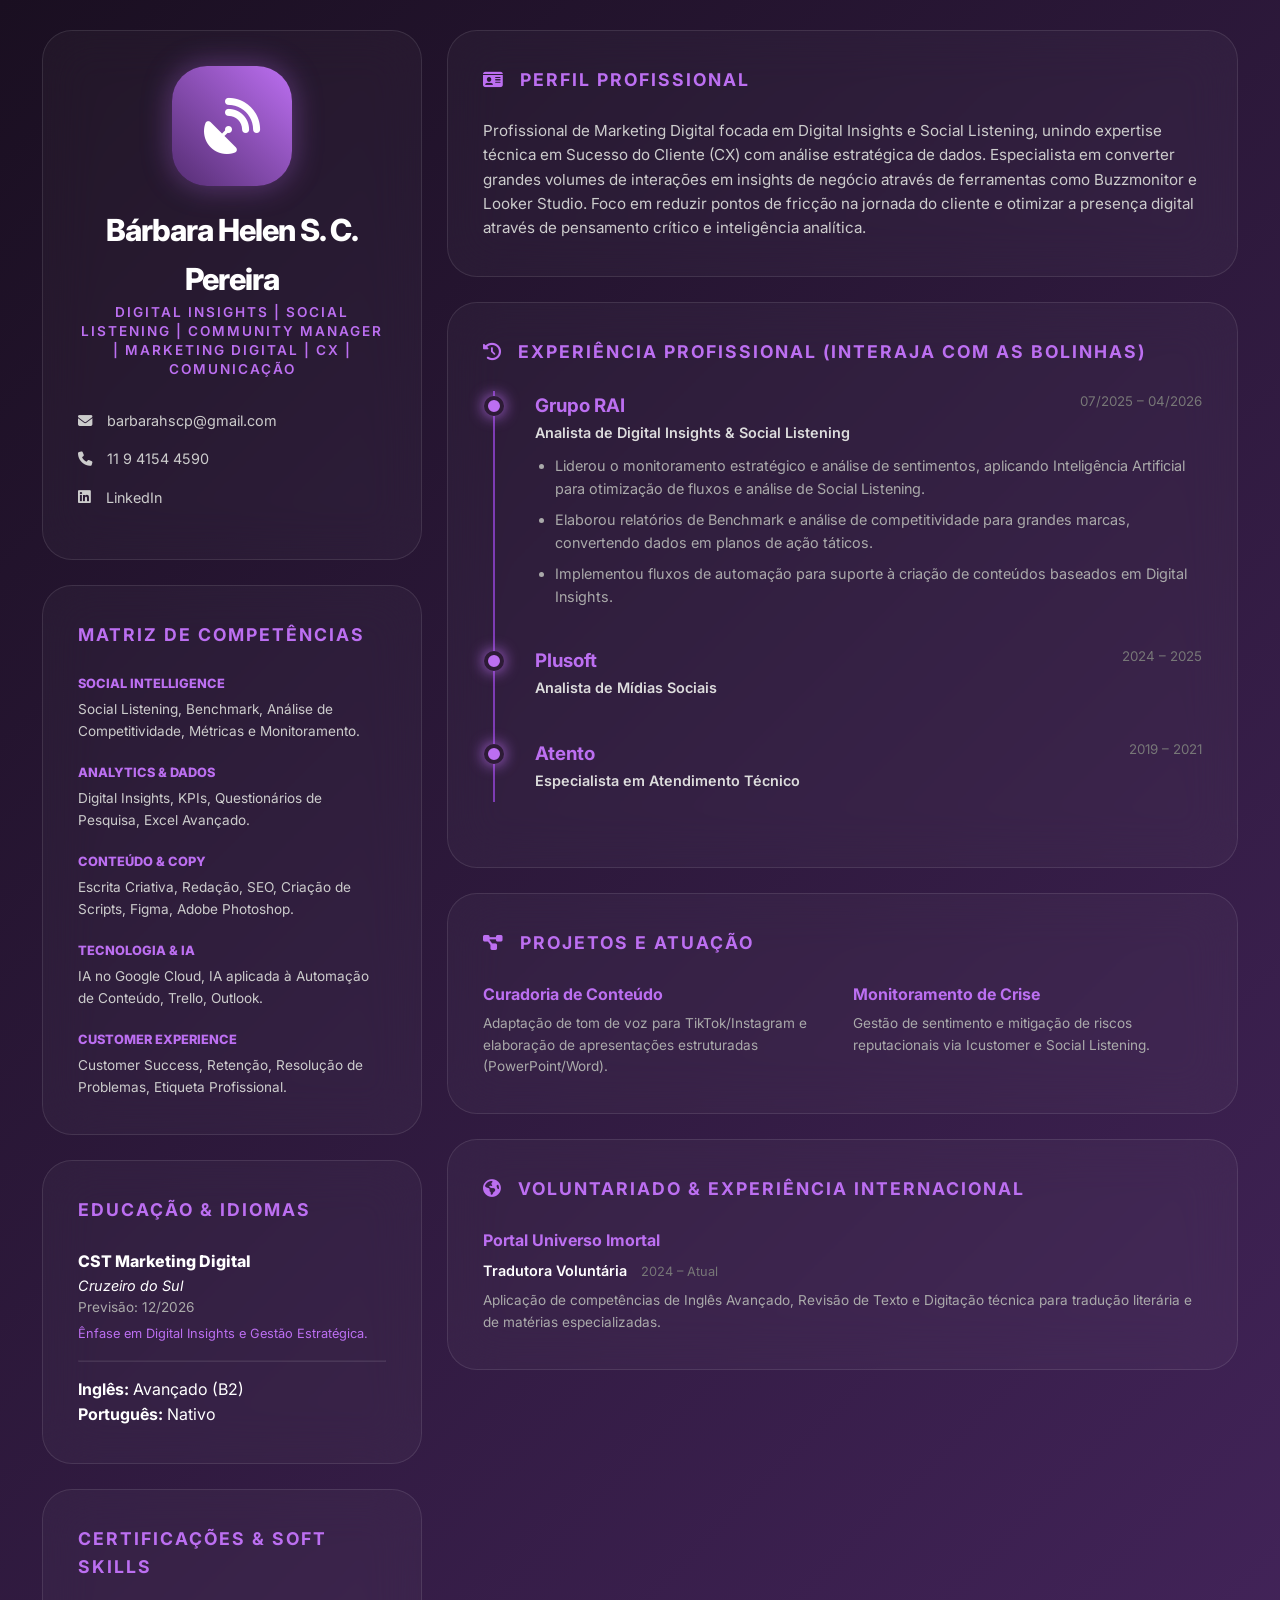
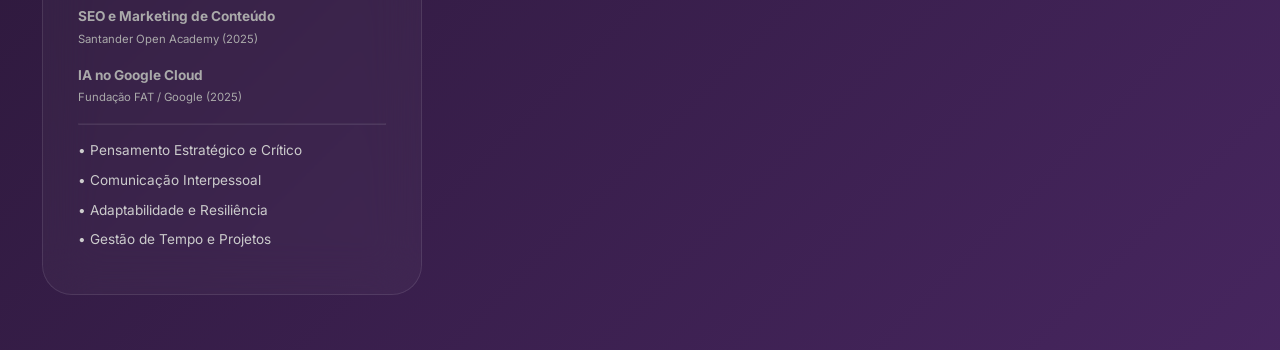
==== index.html @ 28f6bf35 "Create index.html" ====
<!DOCTYPE html>
<html lang="pt-br">
<head>
    <meta charset="UTF-8">
    <meta name="viewport" content="width=device-width, initial-scale=1.0">
    <title>Bárbara Helen | Digital Insights Dashboard</title>
    <link rel="stylesheet" href="https://cdnjs.cloudflare.com/ajax/libs/font-awesome/6.4.0/css/all.min.css">
    <link href="https://fonts.googleapis.com/css2?family=Inter:wght@300;400;600;800&display=swap" rel="stylesheet">
    
    <style>
        :root {
            --purple-bg: #1a0f21;
            --purple-deep: #2D1B36;
            --purple-main: #552D73;
            --purple-accent: #7D3CB4;
            --neon: #bc6ff1;
            --glass: rgba(255, 255, 255, 0.03);
            --glass-border: rgba(255, 255, 255, 0.1);
        }

        * { margin: 0; padding: 0; box-sizing: border-box; font-family: 'Inter', sans-serif; }

        body {
            background: var(--purple-bg);
            color: #fff;
            line-height: 1.6;
            background: linear-gradient(-45deg, #1a0f21, #2D1B36, #552D73, #1a0f21);
            background-size: 400% 400%;
            animation: gradientBG 15s ease infinite;
            min-height: 100vh;
        }

        @keyframes gradientBG {
            0% { background-position: 0% 50%; }
            50% { background-position: 100% 50%; }
            100% { background-position: 0% 50%; }
        }

        .wrapper {
            max-width: 95%; 
            margin: 20px auto;
            display: grid;
            grid-template-columns: 380px 1fr;
            gap: 25px;
            padding: 10px;
        }

        .card {
            background: var(--glass);
            backdrop-filter: blur(25px);
            border: 1px solid var(--glass-border);
            border-radius: 30px;
            padding: 35px;
            margin-bottom: 25px;
        }

        /* Sidebar */
        .profile-section { text-align: center; }
        .avatar-glow {
            width: 120px; height: 120px;
            background: linear-gradient(45deg, var(--purple-main), var(--neon));
            border-radius: 35px;
            margin: 0 auto 20px;
            display: flex; align-items: center; justify-content: center;
            font-size: 3.5rem;
            box-shadow: 0 0 30px rgba(188, 111, 241, 0.4);
        }

        h1 { font-size: 1.9rem; font-weight: 800; letter-spacing: -1px; }
        .sub-headline { color: var(--neon); font-size: 0.85rem; font-weight: 600; text-transform: uppercase; letter-spacing: 2px; line-height: 1.4; }

        .contact-list a {
            display: flex; align-items: center; gap: 15px;
            color: #ccc; text-decoration: none; margin-bottom: 15px;
            font-size: 0.9rem; transition: 0.3s;
        }
        .contact-list a:hover { color: var(--neon); transform: translateX(8px); }

        /* Timeline Design */
        .timeline {
            position: relative;
            padding-left: 40px;
            border-left: 2px solid var(--purple-accent);
            margin-left: 10px;
        }

        .timeline-item {
            position: relative;
            margin-bottom: 30px;
        }

        /* Bolinha com Pulsação */
        .timeline-dot {
            position: absolute;
            left: -51px;
            top: 5px;
            width: 20px;
            height: 20px;
            background: var(--neon);
            border: 4px solid var(--purple-deep);
            border-radius: 50%;
            box-shadow: 0 0 15px var(--neon);
            cursor: pointer;
            z-index: 2;
            animation: pulse 2s infinite;
        }

        @keyframes pulse {
            0% { box-shadow: 0 0 0 0 rgba(188, 111, 241, 0.7); }
            70% { box-shadow: 0 0 0 12px rgba(188, 111, 241, 0); }
            100% { box-shadow: 0 0 0 0 rgba(188, 111, 241, 0); }
        }

        .timeline-dot:hover { transform: scale(1.2); }

        .exp-content {
            max-height: 1000px;
            overflow: hidden;
            transition: max-height 0.5s cubic-bezier(0, 1, 0, 1);
        }

        .exp-content.collapsed {
            max-height: 0;
        }

        .exp-header {
            cursor: pointer;
            display: flex;
            justify-content: space-between;
            align-items: flex-start;
            margin-bottom: 10px;
        }

        .matrix-title { color: var(--neon); font-weight: 800; text-transform: uppercase; font-size: 0.8rem; display: block; margin-bottom: 5px; }

        h2 { 
            font-size: 1.1rem; text-transform: uppercase; letter-spacing: 2px; 
            color: var(--neon); margin-bottom: 25px; display: flex; align-items: center; gap: 15px;
        }

        ul { padding-left: 20px; color: #aaa; font-size: 0.9rem; }
        li { margin-bottom: 8px; }

        @media (max-width: 1000px) { .wrapper { grid-template-columns: 1fr; } }
    </style>
</head>
<body>

<div class="wrapper">
    <aside>
        <div class="card profile-section">
            <div class="avatar-glow"><i class="fas fa-satellite-dish"></i></div>
            <h1>Bárbara Helen S. C. Pereira</h1>
            <p class="sub-headline">Digital Insights | Social Listening | Community Manager | Marketing Digital | CX | Comunicação</p>
            <div class="contact-list" style="margin-top:30px; text-align:left;">
                <a href="mailto:barbarahscp@gmail.com"><i class="fas fa-envelope"></i> barbarahscp@gmail.com</a>
                <a href="tel:11941544590"><i class="fas fa-phone"></i> 11 9 4154 4590</a>
                <a href="https://www.linkedin.com/in/b%C3%A1rbara-helen-pereira-603aa3199/" target="_blank"><i class="fab fa-linkedin"></i> LinkedIn</a>
            </div>
        </div>

        <div class="card">
            <h2>Matriz de Competências</h2>
            <div style="margin-bottom: 20px;">
                <span class="matrix-title">Social Intelligence</span>
                <p style="font-size: 0.85rem; color: #ccc;">Social Listening, Benchmark, Análise de Competitividade, Métricas e Monitoramento.</p>
            </div>
            <div style="margin-bottom: 20px;">
                <span class="matrix-title">Analytics & Dados</span>
                <p style="font-size: 0.85rem; color: #ccc;">Digital Insights, KPIs, Questionários de Pesquisa, Excel Avançado.</p>
            </div>
            <div style="margin-bottom: 20px;">
                <span class="matrix-title">Conteúdo & Copy</span>
                <p style="font-size: 0.85rem; color: #ccc;">Escrita Criativa, Redação, SEO, Criação de Scripts, Figma, Adobe Photoshop.</p>
            </div>
            <div style="margin-bottom: 20px;">
                <span class="matrix-title">Tecnologia & IA</span>
                <p style="font-size: 0.85rem; color: #ccc;">IA no Google Cloud, IA aplicada à Automação de Conteúdo, Trello, Outlook.</p>
            </div>
            <div>
                <span class="matrix-title">Customer Experience</span>
                <p style="font-size: 0.85rem; color: #ccc;">Customer Success, Retenção, Resolução de Problemas, Etiqueta Profissional.</p>
            </div>
        </div>

        <div class="card">
            <h2>Educação & Idiomas</h2>
            <p style="font-weight: 800;">CST Marketing Digital</p>
            <p style="font-style: italic; font-size: 0.9rem;">Cruzeiro do Sul</p>
            <p style="font-size: 0.85rem; color: #aaa;">Previsão: 12/2026</p>
            <p style="font-size: 0.8rem; margin-top: 5px; color: #bc6ff1;">Ênfase em Digital Insights e Gestão Estratégica.</p>
            <hr style="margin: 15px 0; opacity: 0.1;">
            <p><strong>Inglês:</strong> Avançado (B2)</p>
            <p><strong>Português:</strong> Nativo</p>
        </div>

        <div class="card">
            <h2>Certificações & Soft Skills</h2>
            <ul style="list-style: none; padding: 0; font-size: 0.85rem;">
                <li style="margin-bottom: 15px;"><strong>SEO e Marketing de Conteúdo</strong><br><small>Santander Open Academy (2025)</small></li>
                <li style="margin-bottom: 15px;"><strong>IA no Google Cloud</strong><br><small>Fundação FAT / Google (2025)</small></li>
            </ul>
            <hr style="margin: 15px 0; opacity: 0.1;">
            <ul style="list-style: none; padding: 0; font-size: 0.85rem; color: #ccc;">
                <li>• Pensamento Estratégico e Crítico</li>
                <li>• Comunicação Interpessoal</li>
                <li>• Adaptabilidade e Resiliência</li>
                <li>• Gestão de Tempo e Projetos</li>
            </ul>
        </div>
    </aside>

    <main>
        <div class="card">
            <h2><i class="fas fa-id-card"></i> Perfil Profissional</h2>
            <p style="color: #ccc; font-size: 0.95rem;">
                Profissional de Marketing Digital focada em Digital Insights e Social Listening, unindo expertise técnica em Sucesso do Cliente (CX) com análise estratégica de dados. Especialista em converter grandes volumes de interações em insights de negócio através de ferramentas como Buzzmonitor e Looker Studio. Foco em reduzir pontos de fricção na jornada do cliente e otimizar a presença digital através de pensamento crítico e inteligência analítica.
            </p>
        </div>

        <div class="card">
            <h2><i class="fas fa-history"></i> Experiência Profissional (Interaja com as bolinhas)</h2>
            
            <div class="timeline">
                <div class="timeline-item">
                    <div class="timeline-dot" onclick="toggleExp('exp-rai')" title="Clique para expandir/recolher"></div>
                    <div class="exp-header" onclick="toggleExp('exp-rai')" title="Clique para expandir/recolher">
                        <div>
                            <h3 style="color:var(--neon)">Grupo RAI</h3>
                            <p style="font-size:0.9rem; font-weight:600; color: #ddd;">Analista de Digital Insights & Social Listening</p>
                        </div>
                        <small style="color:#777">07/2025 – 04/2026</small>
                    </div>
                    <div id="exp-rai" class="exp-content">
                        <ul>
                            <li>Liderou o monitoramento estratégico e análise de sentimentos, aplicando Inteligência Artificial para otimização de fluxos e análise de Social Listening.</li>
                            <li>Elaborou relatórios de Benchmark e análise de competitividade para grandes marcas, convertendo dados em planos de ação táticos.</li>
                            <li>Implementou fluxos de automação para suporte à criação de conteúdos baseados em Digital Insights.</li>
                        </ul>
                    </div>
                </div>

                <div class="timeline-item">
                    <div class="timeline-dot" onclick="toggleExp('exp-plusoft')" title="Clique para expandir/recolher"></div>
                    <div class="exp-header" onclick="toggleExp('exp-plusoft')" title="Clique para expandir/recolher">
                        <div>
                            <h3 style="color:var(--neon)">Plusoft</h3>
                            <p style="font-size:0.9rem; font-weight:600; color: #ddd;">Analista de Mídias Sociais</p>
                        </div>
                        <small style="color:#777">2024 – 2025</small>
                    </div>
                    <div id="exp-plusoft" class="exp-content collapsed">
                        <ul>
                            <li>Atuação focada em Escrita Criativa e Resolução de Problemas, utilizando Pensamento Estratégico para aumentar o engajamento orgânico.</li>
                            <li>Desenvolvimento de Criação de Scripts e análise de métricas de desempenho, colaborando ativamente em squads multidisciplinares (Trabalho em Equipe).</li>
                            <li>Padronização de atendimento estratégico e gestão de parcerias com influenciadores.</li>
                        </ul>
                    </div>
                </div>

                <div class="timeline-item">
                    <div class="timeline-dot" onclick="toggleExp('exp-atento')" title="Clique para expandir/recolher"></div>
                    <div class="exp-header" onclick="toggleExp('exp-atento')" title="Clique para expandir/recolher">
                        <div>
                            <h3 style="color:var(--neon)">Atento</h3>
                            <p style="font-size:0.9rem; font-weight:600; color: #ddd;">Especialista em Atendimento Técnico</p>
                        </div>
                        <small style="color:#777">2019 – 2021</small>
                    </div>
                    <div id="exp-atento" class="exp-content collapsed">
                        <ul>
                            <li>Foco em Sucesso do Cliente (Customer Success) e Retenção através da resolução de causas raiz de problemas complexos sob pressão.</li>
                            <li>Aplicação de Etiqueta Profissional e comunicação empática para sustentação de KPIs de satisfação (NPS/CSAT).</li>
                        </ul>
                    </div>
                </div>
            </div>
        </div>

        <div class="card">
            <h2><i class="fas fa-project-diagram"></i> Projetos e Atuação</h2>
            <div style="display:grid; grid-template-columns: 1fr 1fr; gap:20px;">
                <div>
                    <strong style="color:var(--neon)">Curadoria de Conteúdo</strong>
                    <p style="font-size:0.85rem; color:#aaa; margin-top:5px;">Adaptação de tom de voz para TikTok/Instagram e elaboração de apresentações estruturadas (PowerPoint/Word).</p>
                </div>
                <div>
                    <strong style="color:var(--neon)">Monitoramento de Crise</strong>
                    <p style="font-size:0.85rem; color:#aaa; margin-top:5px;">Gestão de sentimento e mitigação de riscos reputacionais via Icustomer e Social Listening.</p>
                </div>
            </div>
        </div>

        <div class="card">
            <h2><i class="fas fa-globe-americas"></i> Voluntariado & Experiência Internacional</h2>
            <strong style="color:var(--neon)">Portal Universo Imortal</strong>
            <p style="font-size: 0.9rem; font-weight: 600; margin-top: 5px;">Tradutora Voluntária <span style="color: #777; font-weight: 400; font-size: 0.8rem; margin-left: 10px;">2024 – Atual</span></p>
            <p style="font-size:0.85rem; color:#aaa; margin-top:8px;">Aplicação de competências de Inglês Avançado, Revisão de Texto e Digitação técnica para tradução literária e de matérias especializadas.</p>
        </div>
    </main>
</div>

<script>
    function toggleExp(id) {
        const element = document.getElementById(id);
        element.classList.toggle('collapsed');
    }
</script>

</body>
</html>
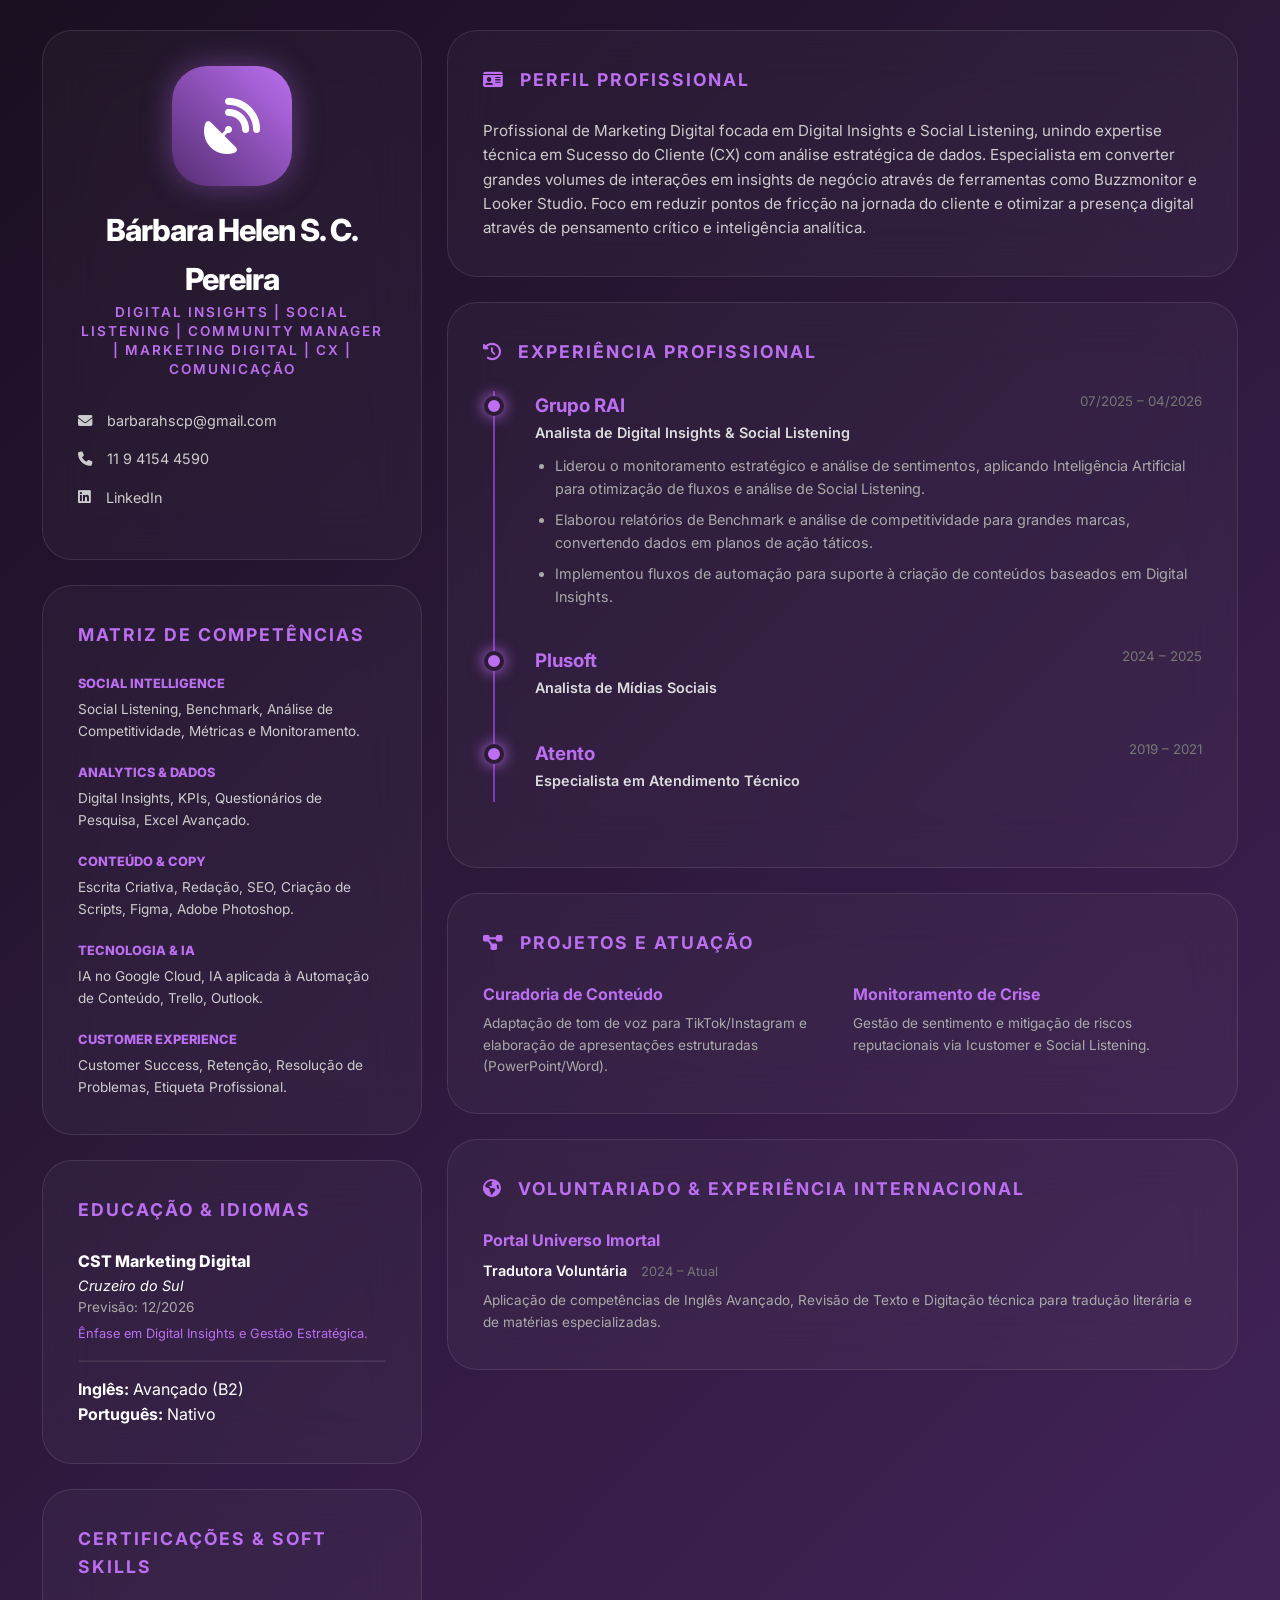
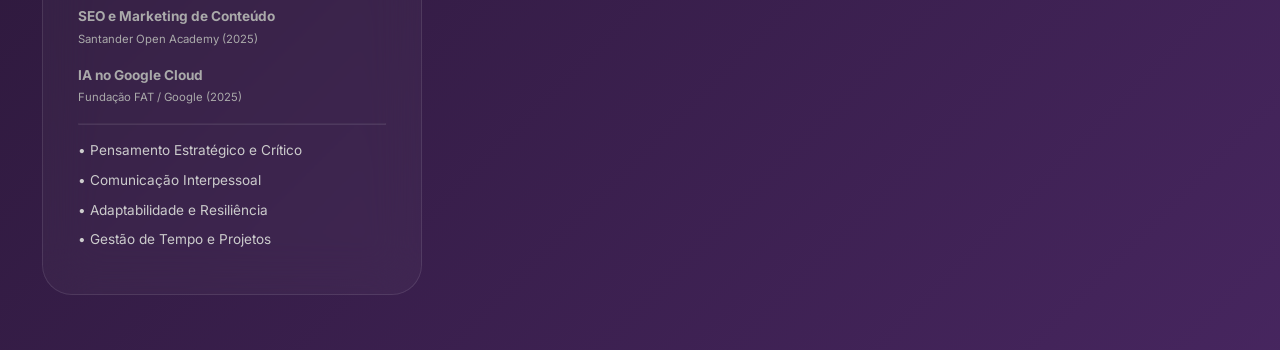
==== commit 4e06e3a1: "Atualizar o index.html" ====
--- a/index.html
+++ b/index.html
@@ -219,7 +219,7 @@
         </div>
 
         <div class="card">
-            <h2><i class="fas fa-history"></i> Experiência Profissional (Interaja com as bolinhas)</h2>
+            <h2><i class="fas fa-history"></i> Experiência Profissional</h2>
             
             <div class="timeline">
                 <div class="timeline-item">
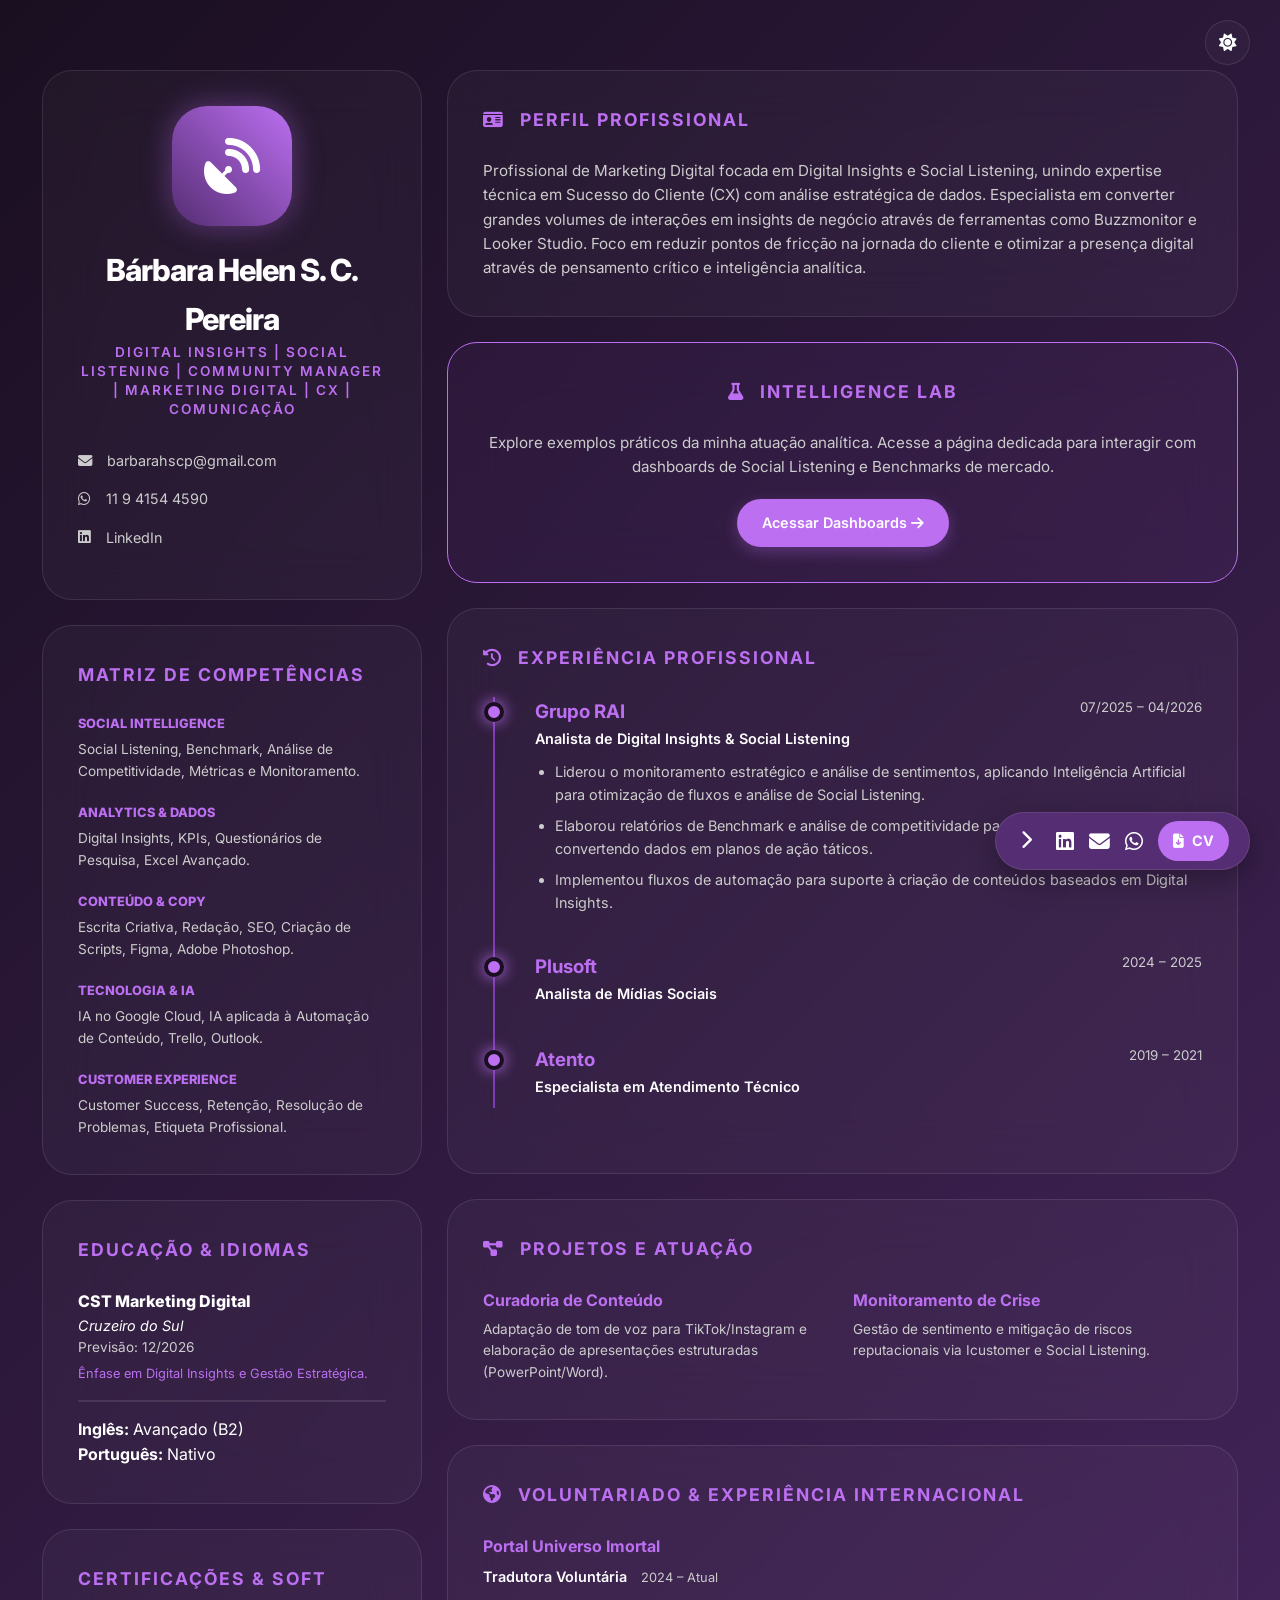
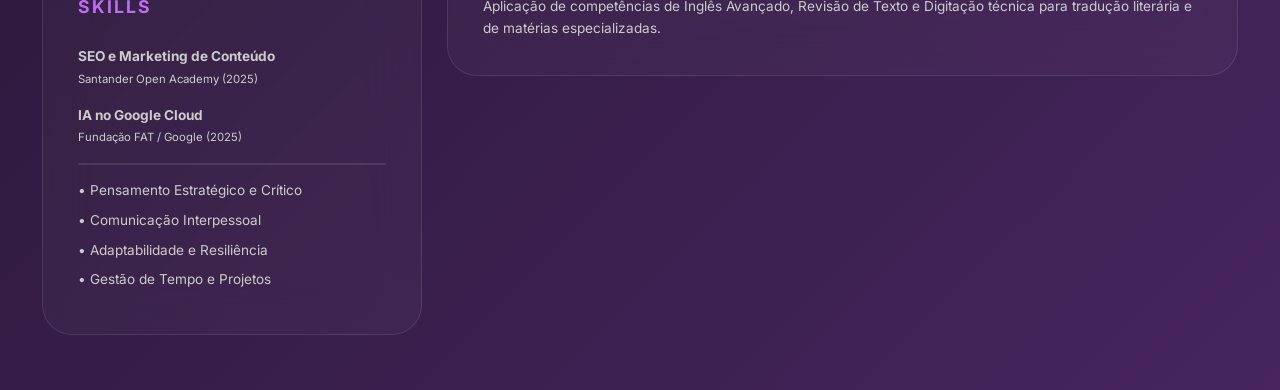
==== commit 3e4776e4: "atualizar o index.html" ====
--- a/index.html
+++ b/index.html
@@ -1,150 +1,18 @@
 <!DOCTYPE html>
-<html lang="pt-br">
+<html lang="pt-br" data-theme="dark">
 <head>
     <meta charset="UTF-8">
     <meta name="viewport" content="width=device-width, initial-scale=1.0">
     <title>Bárbara Helen | Digital Insights Dashboard</title>
     <link rel="stylesheet" href="https://cdnjs.cloudflare.com/ajax/libs/font-awesome/6.4.0/css/all.min.css">
     <link href="https://fonts.googleapis.com/css2?family=Inter:wght@300;400;600;800&display=swap" rel="stylesheet">
-    
-    <style>
-        :root {
-            --purple-bg: #1a0f21;
-            --purple-deep: #2D1B36;
-            --purple-main: #552D73;
-            --purple-accent: #7D3CB4;
-            --neon: #bc6ff1;
-            --glass: rgba(255, 255, 255, 0.03);
-            --glass-border: rgba(255, 255, 255, 0.1);
-        }
-
-        * { margin: 0; padding: 0; box-sizing: border-box; font-family: 'Inter', sans-serif; }
-
-        body {
-            background: var(--purple-bg);
-            color: #fff;
-            line-height: 1.6;
-            background: linear-gradient(-45deg, #1a0f21, #2D1B36, #552D73, #1a0f21);
-            background-size: 400% 400%;
-            animation: gradientBG 15s ease infinite;
-            min-height: 100vh;
-        }
-
-        @keyframes gradientBG {
-            0% { background-position: 0% 50%; }
-            50% { background-position: 100% 50%; }
-            100% { background-position: 0% 50%; }
-        }
-
-        .wrapper {
-            max-width: 95%; 
-            margin: 20px auto;
-            display: grid;
-            grid-template-columns: 380px 1fr;
-            gap: 25px;
-            padding: 10px;
-        }
-
-        .card {
-            background: var(--glass);
-            backdrop-filter: blur(25px);
-            border: 1px solid var(--glass-border);
-            border-radius: 30px;
-            padding: 35px;
-            margin-bottom: 25px;
-        }
-
-        /* Sidebar */
-        .profile-section { text-align: center; }
-        .avatar-glow {
-            width: 120px; height: 120px;
-            background: linear-gradient(45deg, var(--purple-main), var(--neon));
-            border-radius: 35px;
-            margin: 0 auto 20px;
-            display: flex; align-items: center; justify-content: center;
-            font-size: 3.5rem;
-            box-shadow: 0 0 30px rgba(188, 111, 241, 0.4);
-        }
-
-        h1 { font-size: 1.9rem; font-weight: 800; letter-spacing: -1px; }
-        .sub-headline { color: var(--neon); font-size: 0.85rem; font-weight: 600; text-transform: uppercase; letter-spacing: 2px; line-height: 1.4; }
-
-        .contact-list a {
-            display: flex; align-items: center; gap: 15px;
-            color: #ccc; text-decoration: none; margin-bottom: 15px;
-            font-size: 0.9rem; transition: 0.3s;
-        }
-        .contact-list a:hover { color: var(--neon); transform: translateX(8px); }
-
-        /* Timeline Design */
-        .timeline {
-            position: relative;
-            padding-left: 40px;
-            border-left: 2px solid var(--purple-accent);
-            margin-left: 10px;
-        }
-
-        .timeline-item {
-            position: relative;
-            margin-bottom: 30px;
-        }
-
-        /* Bolinha com Pulsação */
-        .timeline-dot {
-            position: absolute;
-            left: -51px;
-            top: 5px;
-            width: 20px;
-            height: 20px;
-            background: var(--neon);
-            border: 4px solid var(--purple-deep);
-            border-radius: 50%;
-            box-shadow: 0 0 15px var(--neon);
-            cursor: pointer;
-            z-index: 2;
-            animation: pulse 2s infinite;
-        }
-
-        @keyframes pulse {
-            0% { box-shadow: 0 0 0 0 rgba(188, 111, 241, 0.7); }
-            70% { box-shadow: 0 0 0 12px rgba(188, 111, 241, 0); }
-            100% { box-shadow: 0 0 0 0 rgba(188, 111, 241, 0); }
-        }
-
-        .timeline-dot:hover { transform: scale(1.2); }
-
-        .exp-content {
-            max-height: 1000px;
-            overflow: hidden;
-            transition: max-height 0.5s cubic-bezier(0, 1, 0, 1);
-        }
-
-        .exp-content.collapsed {
-            max-height: 0;
-        }
-
-        .exp-header {
-            cursor: pointer;
-            display: flex;
-            justify-content: space-between;
-            align-items: flex-start;
-            margin-bottom: 10px;
-        }
-
-        .matrix-title { color: var(--neon); font-weight: 800; text-transform: uppercase; font-size: 0.8rem; display: block; margin-bottom: 5px; }
-
-        h2 { 
-            font-size: 1.1rem; text-transform: uppercase; letter-spacing: 2px; 
-            color: var(--neon); margin-bottom: 25px; display: flex; align-items: center; gap: 15px;
-        }
-
-        ul { padding-left: 20px; color: #aaa; font-size: 0.9rem; }
-        li { margin-bottom: 8px; }
-
-        @media (max-width: 1000px) { .wrapper { grid-template-columns: 1fr; } }
-    </style>
+    <link rel="stylesheet" href="style.css">
 </head>
 <body>
+
+<div class="top-controls">
+    <button id="theme-toggle" class="control-btn" title="Mudar para modo claro"><i class="fas fa-sun"></i></button>
+</div>
 
 <div class="wrapper">
     <aside>
@@ -154,7 +22,7 @@
             <p class="sub-headline">Digital Insights | Social Listening | Community Manager | Marketing Digital | CX | Comunicação</p>
             <div class="contact-list" style="margin-top:30px; text-align:left;">
                 <a href="mailto:barbarahscp@gmail.com"><i class="fas fa-envelope"></i> barbarahscp@gmail.com</a>
-                <a href="tel:11941544590"><i class="fas fa-phone"></i> 11 9 4154 4590</a>
+                <a href="https://wa.me/5511941544590" target="_blank"><i class="fab fa-whatsapp"></i> 11 9 4154 4590</a>
                 <a href="https://www.linkedin.com/in/b%C3%A1rbara-helen-pereira-603aa3199/" target="_blank"><i class="fab fa-linkedin"></i> LinkedIn</a>
             </div>
         </div>
@@ -163,23 +31,23 @@
             <h2>Matriz de Competências</h2>
             <div style="margin-bottom: 20px;">
                 <span class="matrix-title">Social Intelligence</span>
-                <p style="font-size: 0.85rem; color: #ccc;">Social Listening, Benchmark, Análise de Competitividade, Métricas e Monitoramento.</p>
+                <p style="font-size: 0.85rem; color: var(--text-muted);">Social Listening, Benchmark, Análise de Competitividade, Métricas e Monitoramento.</p>
             </div>
             <div style="margin-bottom: 20px;">
                 <span class="matrix-title">Analytics & Dados</span>
-                <p style="font-size: 0.85rem; color: #ccc;">Digital Insights, KPIs, Questionários de Pesquisa, Excel Avançado.</p>
+                <p style="font-size: 0.85rem; color: var(--text-muted);">Digital Insights, KPIs, Questionários de Pesquisa, Excel Avançado.</p>
             </div>
             <div style="margin-bottom: 20px;">
                 <span class="matrix-title">Conteúdo & Copy</span>
-                <p style="font-size: 0.85rem; color: #ccc;">Escrita Criativa, Redação, SEO, Criação de Scripts, Figma, Adobe Photoshop.</p>
+                <p style="font-size: 0.85rem; color: var(--text-muted);">Escrita Criativa, Redação, SEO, Criação de Scripts, Figma, Adobe Photoshop.</p>
             </div>
             <div style="margin-bottom: 20px;">
                 <span class="matrix-title">Tecnologia & IA</span>
-                <p style="font-size: 0.85rem; color: #ccc;">IA no Google Cloud, IA aplicada à Automação de Conteúdo, Trello, Outlook.</p>
+                <p style="font-size: 0.85rem; color: var(--text-muted);">IA no Google Cloud, IA aplicada à Automação de Conteúdo, Trello, Outlook.</p>
             </div>
             <div>
                 <span class="matrix-title">Customer Experience</span>
-                <p style="font-size: 0.85rem; color: #ccc;">Customer Success, Retenção, Resolução de Problemas, Etiqueta Profissional.</p>
+                <p style="font-size: 0.85rem; color: var(--text-muted);">Customer Success, Retenção, Resolução de Problemas, Etiqueta Profissional.</p>
             </div>
         </div>
 
@@ -187,9 +55,9 @@
             <h2>Educação & Idiomas</h2>
             <p style="font-weight: 800;">CST Marketing Digital</p>
             <p style="font-style: italic; font-size: 0.9rem;">Cruzeiro do Sul</p>
-            <p style="font-size: 0.85rem; color: #aaa;">Previsão: 12/2026</p>
-            <p style="font-size: 0.8rem; margin-top: 5px; color: #bc6ff1;">Ênfase em Digital Insights e Gestão Estratégica.</p>
-            <hr style="margin: 15px 0; opacity: 0.1;">
+            <p style="font-size: 0.85rem; color: var(--text-muted);">Previsão: 12/2026</p>
+            <p style="font-size: 0.8rem; margin-top: 5px; color: var(--neon);">Ênfase em Digital Insights e Gestão Estratégica.</p>
+            <hr class="divider">
             <p><strong>Inglês:</strong> Avançado (B2)</p>
             <p><strong>Português:</strong> Nativo</p>
         </div>
@@ -200,8 +68,8 @@
                 <li style="margin-bottom: 15px;"><strong>SEO e Marketing de Conteúdo</strong><br><small>Santander Open Academy (2025)</small></li>
                 <li style="margin-bottom: 15px;"><strong>IA no Google Cloud</strong><br><small>Fundação FAT / Google (2025)</small></li>
             </ul>
-            <hr style="margin: 15px 0; opacity: 0.1;">
-            <ul style="list-style: none; padding: 0; font-size: 0.85rem; color: #ccc;">
+            <hr class="divider">
+            <ul style="list-style: none; padding: 0; font-size: 0.85rem; color: var(--text-muted);">
                 <li>• Pensamento Estratégico e Crítico</li>
                 <li>• Comunicação Interpessoal</li>
                 <li>• Adaptabilidade e Resiliência</li>
@@ -213,9 +81,19 @@
     <main>
         <div class="card">
             <h2><i class="fas fa-id-card"></i> Perfil Profissional</h2>
-            <p style="color: #ccc; font-size: 0.95rem;">
+            <p style="color: var(--text-muted); font-size: 0.95rem;">
                 Profissional de Marketing Digital focada em Digital Insights e Social Listening, unindo expertise técnica em Sucesso do Cliente (CX) com análise estratégica de dados. Especialista em converter grandes volumes de interações em insights de negócio através de ferramentas como Buzzmonitor e Looker Studio. Foco em reduzir pontos de fricção na jornada do cliente e otimizar a presença digital através de pensamento crítico e inteligência analítica.
             </p>
+        </div>
+
+        <div class="card" style="text-align: center; border-color: var(--neon); background: rgba(188, 111, 241, 0.05);">
+            <h2 style="justify-content: center;"><i class="fas fa-flask"></i> Intelligence Lab</h2>
+            <p style="color: var(--text-muted); font-size: 0.95rem; margin-bottom: 20px;">
+                Explore exemplos práticos da minha atuação analítica. Acesse a página dedicada para interagir com dashboards de Social Listening e Benchmarks de mercado.
+            </p>
+            <a href="lab.html" class="lab-btn">
+                Acessar Dashboards <i class="fas fa-arrow-right"></i>
+            </a>
         </div>
 
         <div class="card">
@@ -223,13 +101,13 @@
             
             <div class="timeline">
                 <div class="timeline-item">
-                    <div class="timeline-dot" onclick="toggleExp('exp-rai')" title="Clique para expandir/recolher"></div>
-                    <div class="exp-header" onclick="toggleExp('exp-rai')" title="Clique para expandir/recolher">
+                    <div class="timeline-dot" data-target="exp-rai" title="Expandir/Recolher"></div>
+                    <div class="exp-header" data-target="exp-rai" title="Expandir/Recolher">
                         <div>
                             <h3 style="color:var(--neon)">Grupo RAI</h3>
-                            <p style="font-size:0.9rem; font-weight:600; color: #ddd;">Analista de Digital Insights & Social Listening</p>
+                            <p style="font-size:0.9rem; font-weight:600; color: var(--text-main);">Analista de Digital Insights & Social Listening</p>
                         </div>
-                        <small style="color:#777">07/2025 – 04/2026</small>
+                        <small style="color:var(--text-muted)">07/2025 – 04/2026</small>
                     </div>
                     <div id="exp-rai" class="exp-content">
                         <ul>
@@ -241,13 +119,13 @@
                 </div>
 
                 <div class="timeline-item">
-                    <div class="timeline-dot" onclick="toggleExp('exp-plusoft')" title="Clique para expandir/recolher"></div>
-                    <div class="exp-header" onclick="toggleExp('exp-plusoft')" title="Clique para expandir/recolher">
+                    <div class="timeline-dot" data-target="exp-plusoft" title="Expandir/Recolher"></div>
+                    <div class="exp-header" data-target="exp-plusoft" title="Expandir/Recolher">
                         <div>
                             <h3 style="color:var(--neon)">Plusoft</h3>
-                            <p style="font-size:0.9rem; font-weight:600; color: #ddd;">Analista de Mídias Sociais</p>
+                            <p style="font-size:0.9rem; font-weight:600; color: var(--text-main);">Analista de Mídias Sociais</p>
                         </div>
-                        <small style="color:#777">2024 – 2025</small>
+                        <small style="color:var(--text-muted)">2024 – 2025</small>
                     </div>
                     <div id="exp-plusoft" class="exp-content collapsed">
                         <ul>
@@ -259,13 +137,13 @@
                 </div>
 
                 <div class="timeline-item">
-                    <div class="timeline-dot" onclick="toggleExp('exp-atento')" title="Clique para expandir/recolher"></div>
-                    <div class="exp-header" onclick="toggleExp('exp-atento')" title="Clique para expandir/recolher">
+                    <div class="timeline-dot" data-target="exp-atento" title="Expandir/Recolher"></div>
+                    <div class="exp-header" data-target="exp-atento" title="Expandir/Recolher">
                         <div>
                             <h3 style="color:var(--neon)">Atento</h3>
-                            <p style="font-size:0.9rem; font-weight:600; color: #ddd;">Especialista em Atendimento Técnico</p>
+                            <p style="font-size:0.9rem; font-weight:600; color: var(--text-main);">Especialista em Atendimento Técnico</p>
                         </div>
-                        <small style="color:#777">2019 – 2021</small>
+                        <small style="color:var(--text-muted)">2019 – 2021</small>
                     </div>
                     <div id="exp-atento" class="exp-content collapsed">
                         <ul>
@@ -282,11 +160,11 @@
             <div style="display:grid; grid-template-columns: 1fr 1fr; gap:20px;">
                 <div>
                     <strong style="color:var(--neon)">Curadoria de Conteúdo</strong>
-                    <p style="font-size:0.85rem; color:#aaa; margin-top:5px;">Adaptação de tom de voz para TikTok/Instagram e elaboração de apresentações estruturadas (PowerPoint/Word).</p>
+                    <p style="font-size:0.85rem; color:var(--text-muted); margin-top:5px;">Adaptação de tom de voz para TikTok/Instagram e elaboração de apresentações estruturadas (PowerPoint/Word).</p>
                 </div>
                 <div>
                     <strong style="color:var(--neon)">Monitoramento de Crise</strong>
-                    <p style="font-size:0.85rem; color:#aaa; margin-top:5px;">Gestão de sentimento e mitigação de riscos reputacionais via Icustomer e Social Listening.</p>
+                    <p style="font-size:0.85rem; color:var(--text-muted); margin-top:5px;">Gestão de sentimento e mitigação de riscos reputacionais via Icustomer e Social Listening.</p>
                 </div>
             </div>
         </div>
@@ -294,18 +172,32 @@
         <div class="card">
             <h2><i class="fas fa-globe-americas"></i> Voluntariado & Experiência Internacional</h2>
             <strong style="color:var(--neon)">Portal Universo Imortal</strong>
-            <p style="font-size: 0.9rem; font-weight: 600; margin-top: 5px;">Tradutora Voluntária <span style="color: #777; font-weight: 400; font-size: 0.8rem; margin-left: 10px;">2024 – Atual</span></p>
-            <p style="font-size:0.85rem; color:#aaa; margin-top:8px;">Aplicação de competências de Inglês Avançado, Revisão de Texto e Digitação técnica para tradução literária e de matérias especializadas.</p>
+            <p style="font-size: 0.9rem; font-weight: 600; margin-top: 5px;">Tradutora Voluntária <span style="color: var(--text-muted); font-weight: 400; font-size: 0.8rem; margin-left: 10px;">2024 – Atual</span></p>
+            <p style="font-size:0.85rem; color:var(--text-muted); margin-top:8px;">Aplicação de competências de Inglês Avançado, Revisão de Texto e Digitação técnica para tradução literária e de matérias especializadas.</p>
         </div>
     </main>
 </div>
 
-<script>
-    function toggleExp(id) {
-        const element = document.getElementById(id);
-        element.classList.toggle('collapsed');
-    }
-</script>
-
+<div id="sticky-bar" class="sticky-bar">
+    <button id="toggle-bar-btn" class="toggle-bar-btn" title="Minimizar barra">
+        <i class="fas fa-chevron-right"></i>
+    </button>
+    <div class="bar-content">
+        <a href="https://www.linkedin.com/in/b%C3%A1rbara-helen-pereira-603aa3199/" target="_blank" class="bar-icon" title="LinkedIn">
+            <i class="fab fa-linkedin"></i>
+        </a>
+        <a href="mailto:barbarahscp@gmail.com" class="bar-icon" title="E-mail">
+            <i class="fas fa-envelope"></i>
+        </a>
+        <a href="https://wa.me/5511941544590" target="_blank" class="bar-icon" title="WhatsApp">
+            <i class="fab fa-whatsapp"></i>
+        </a>
+        <a href="CV.pdf" download class="bar-btn-cv" title="Download CV">
+            <i class="fas fa-file-download"></i> CV
+        </a>
+    </div>
+</div>
+
+<script src="actions.js"></script>
 </body>
-</html>
+</html>
--- a/style.css
+++ b/style.css
@@ -0,0 +1,197 @@
+:root {
+    --purple-bg: #1a0f21;
+    --purple-deep: #2D1B36;
+    --purple-main: #552D73;
+    --purple-accent: #7D3CB4;
+    --neon: #bc6ff1;
+    --glass: rgba(255, 255, 255, 0.03);
+    --glass-border: rgba(255, 255, 255, 0.1);
+    --text-main: #ffffff;
+    --text-muted: #cccccc;
+    --timeline-line: var(--purple-accent);
+}
+
+[data-theme="light"] {
+    --purple-bg: #f5f0f8;
+    --purple-deep: #e1d5e8;
+    --purple-main: #7D3CB4;
+    --purple-accent: #bc6ff1;
+    --neon: #552D73;
+    --glass: rgba(255, 255, 255, 0.7);
+    --glass-border: rgba(0, 0, 0, 0.1);
+    --text-main: #2D1B36;
+    --text-muted: #555555;
+    --timeline-line: var(--purple-main);
+}
+
+* { margin: 0; padding: 0; box-sizing: border-box; font-family: 'Inter', sans-serif; }
+
+body {
+    background: var(--purple-bg);
+    color: var(--text-main);
+    line-height: 1.6;
+    transition: background 0.5s ease, color 0.5s ease;
+    min-height: 100vh;
+}
+
+[data-theme="dark"] body {
+    background: linear-gradient(-45deg, #1a0f21, #2D1B36, #552D73, #1a0f21);
+    background-size: 400% 400%;
+    animation: gradientBG 15s ease infinite;
+}
+
+[data-theme="light"] body { animation: none; }
+
+@keyframes gradientBG {
+    0% { background-position: 0% 50%; }
+    50% { background-position: 100% 50%; }
+    100% { background-position: 0% 50%; }
+}
+
+.wrapper {
+    max-width: 95%; margin: 60px auto 20px auto;
+    display: grid; grid-template-columns: 380px 1fr; gap: 25px; padding: 10px;
+}
+
+.card {
+    background: var(--glass); backdrop-filter: blur(25px); -webkit-backdrop-filter: blur(25px);
+    border: 1px solid var(--glass-border); border-radius: 30px; padding: 35px;
+    margin-bottom: 25px; transition: transform 0.3s ease, box-shadow 0.3s ease, background 0.5s ease, border 0.5s ease;
+}
+
+.card:hover { transform: translateY(-5px); box-shadow: 0 10px 30px rgba(0,0,0,0.15); }
+.divider { margin: 15px 0; opacity: 0.1; border: 1px solid var(--text-main); }
+
+/* Sidebar */
+.profile-section { text-align: center; }
+.avatar-glow {
+    width: 120px; height: 120px; background: linear-gradient(45deg, var(--purple-main), var(--neon));
+    border-radius: 35px; margin: 0 auto 20px; display: flex; align-items: center; justify-content: center;
+    font-size: 3.5rem; color: #fff; box-shadow: 0 0 30px rgba(188, 111, 241, 0.4); transition: transform 0.3s ease;
+}
+.avatar-glow:hover { transform: scale(1.05) rotate(5deg); }
+
+h1 { font-size: 1.9rem; font-weight: 800; letter-spacing: -1px; }
+.sub-headline { color: var(--neon); font-size: 0.85rem; font-weight: 600; text-transform: uppercase; letter-spacing: 2px; line-height: 1.4; }
+
+.contact-list a {
+    display: flex; align-items: center; gap: 15px; color: var(--text-muted);
+    text-decoration: none; margin-bottom: 15px; font-size: 0.9rem; transition: 0.3s;
+}
+.contact-list a:hover { color: var(--neon); transform: translateX(8px); }
+
+.lab-btn {
+    display: inline-block; background: var(--neon); color: #fff !important; text-decoration: none;
+    padding: 12px 25px; border-radius: 25px; font-weight: 600; font-size: 0.9rem;
+    transition: transform 0.3s, box-shadow 0.3s; box-shadow: 0 5px 15px rgba(188, 111, 241, 0.3);
+}
+.lab-btn:hover { transform: translateY(-3px); box-shadow: 0 8px 20px rgba(188, 111, 241, 0.5); }
+
+/* Timeline Design */
+.timeline { position: relative; padding-left: 40px; border-left: 2px solid var(--timeline-line); margin-left: 10px; }
+.timeline-item { position: relative; margin-bottom: 30px; }
+.timeline-dot {
+    position: absolute; left: -51px; top: 5px; width: 20px; height: 20px;
+    background: var(--neon); border: 4px solid var(--purple-bg); border-radius: 50%;
+    box-shadow: 0 0 15px var(--neon); cursor: pointer; z-index: 2;
+    animation: pulse 2s infinite; transition: transform 0.3s ease;
+}
+@keyframes pulse {
+    0% { box-shadow: 0 0 0 0 rgba(188, 111, 241, 0.7); }
+    70% { box-shadow: 0 0 0 12px rgba(188, 111, 241, 0); }
+    100% { box-shadow: 0 0 0 0 rgba(188, 111, 241, 0); }
+}
+.timeline-dot:hover { transform: scale(1.2); }
+
+.exp-content { max-height: 1000px; overflow: hidden; transition: max-height 0.5s cubic-bezier(0, 1, 0, 1); }
+.exp-content.collapsed { max-height: 0; }
+.exp-header { cursor: pointer; display: flex; justify-content: space-between; align-items: flex-start; margin-bottom: 10px; }
+.exp-header:hover h3 { color: var(--purple-accent) !important; transition: color 0.3s; }
+.matrix-title { color: var(--neon); font-weight: 800; text-transform: uppercase; font-size: 0.8rem; display: block; margin-bottom: 5px; }
+
+h2 { font-size: 1.1rem; text-transform: uppercase; letter-spacing: 2px; color: var(--neon); margin-bottom: 25px; display: flex; align-items: center; gap: 15px; }
+ul { padding-left: 20px; color: var(--text-muted); font-size: 0.9rem; }
+li { margin-bottom: 8px; }
+
+/* Controles de Topo */
+.top-controls { position: fixed; top: 20px; right: 30px; display: flex; gap: 15px; z-index: 1000; }
+.control-btn {
+    background: var(--glass); backdrop-filter: blur(10px); border: 1px solid var(--glass-border);
+    color: var(--text-main); width: 45px; height: 45px; border-radius: 50%;
+    display: flex; align-items: center; justify-content: center;
+    cursor: pointer; font-size: 1.1rem; transition: all 0.3s ease;
+}
+.control-btn:hover { background: var(--neon); color: #fff; transform: translateY(-3px); box-shadow: 0 5px 15px rgba(188, 111, 241, 0.4); }
+
+/* Sticky Lateral Bar (Nova) */
+.sticky-bar {
+    position: fixed;
+    bottom: 30px;
+    right: 30px;
+    background: var(--glass);
+    backdrop-filter: blur(25px);
+    -webkit-backdrop-filter: blur(25px);
+    border: 1px solid var(--glass-border);
+    border-radius: 35px;
+    display: flex;
+    align-items: center;
+    padding: 8px 10px;
+    z-index: 1000;
+    box-shadow: 0 10px 30px rgba(0,0,0,0.3);
+    transition: all 0.4s cubic-bezier(0.175, 0.885, 0.32, 1.275);
+    background-color: var(--purple-main); /* Fundo sólido para destaque */
+}
+
+/* Estado minimizado */
+.sticky-bar.minimized {
+    padding: 8px;
+    border-radius: 50%;
+}
+
+.toggle-bar-btn {
+    background: none; border: none; color: #fff; font-size: 1.2rem;
+    cursor: pointer; width: 40px; height: 40px; border-radius: 50%;
+    display: flex; justify-content: center; align-items: center;
+    transition: background 0.3s;
+}
+.toggle-bar-btn:hover { background: rgba(255,255,255,0.2); }
+
+.bar-content {
+    display: flex;
+    align-items: center;
+    gap: 15px;
+    overflow: hidden;
+    white-space: nowrap;
+    max-width: 400px;
+    padding-left: 10px;
+    padding-right: 10px;
+    transition: max-width 0.4s ease, opacity 0.4s ease, padding 0.4s ease;
+}
+
+.sticky-bar.minimized .bar-content {
+    max-width: 0;
+    opacity: 0;
+    padding-left: 0;
+    padding-right: 0;
+    gap: 0;
+    pointer-events: none;
+}
+
+.bar-icon {
+    color: #fff; text-decoration: none; font-size: 1.3rem;
+    transition: transform 0.3s, color 0.3s; display: flex;
+}
+.bar-icon:hover { transform: scale(1.2); color: var(--neon); }
+
+.bar-btn-cv {
+    display: flex; align-items: center; gap: 8px;
+    background: var(--neon); color: #fff; text-decoration: none;
+    padding: 8px 15px; border-radius: 20px; font-weight: bold; font-size: 0.9rem;
+    transition: background 0.3s, transform 0.3s;
+}
+.bar-btn-cv:hover { background: var(--purple-accent); transform: translateY(-2px); color: #fff; }
+
+@media (max-width: 1000px) { 
+    .wrapper { grid-template-columns: 1fr; margin-top: 80px; } 
+    .top-controls { top: 15px; right: 15px; }
+}
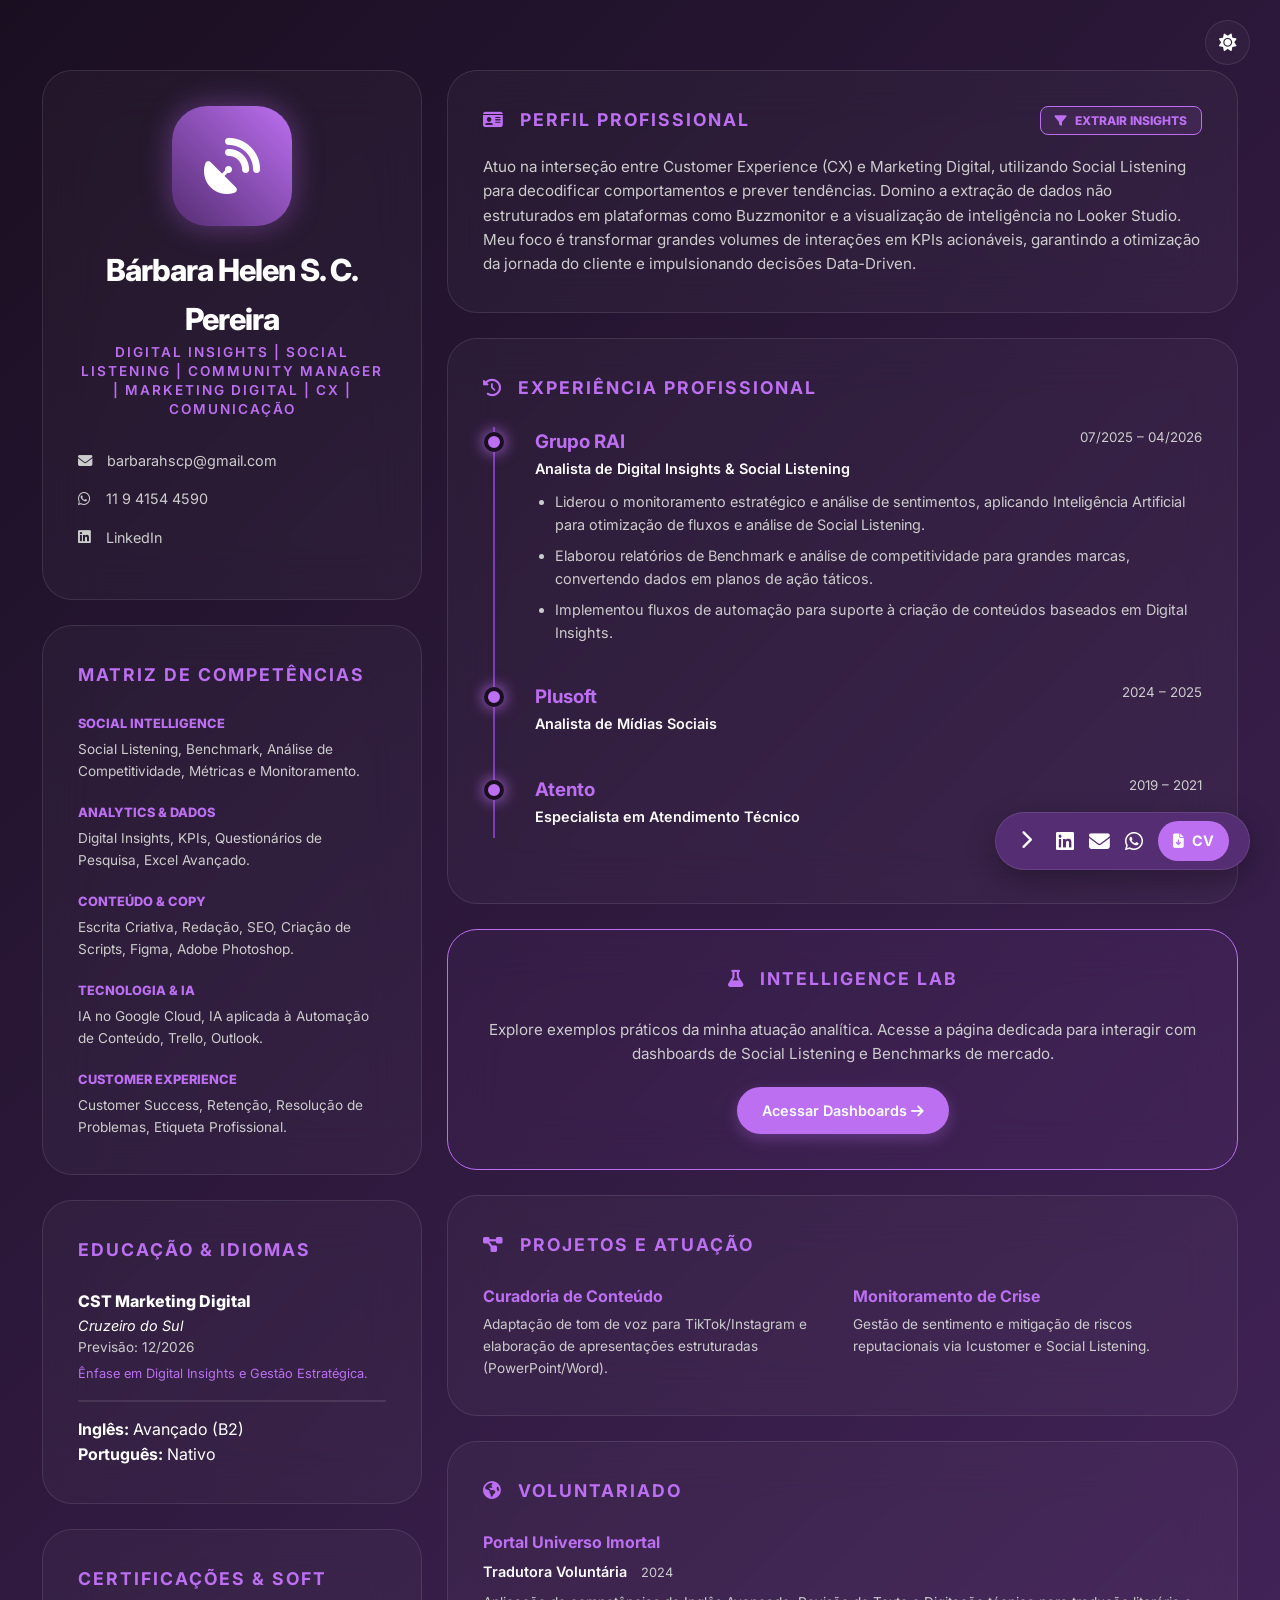
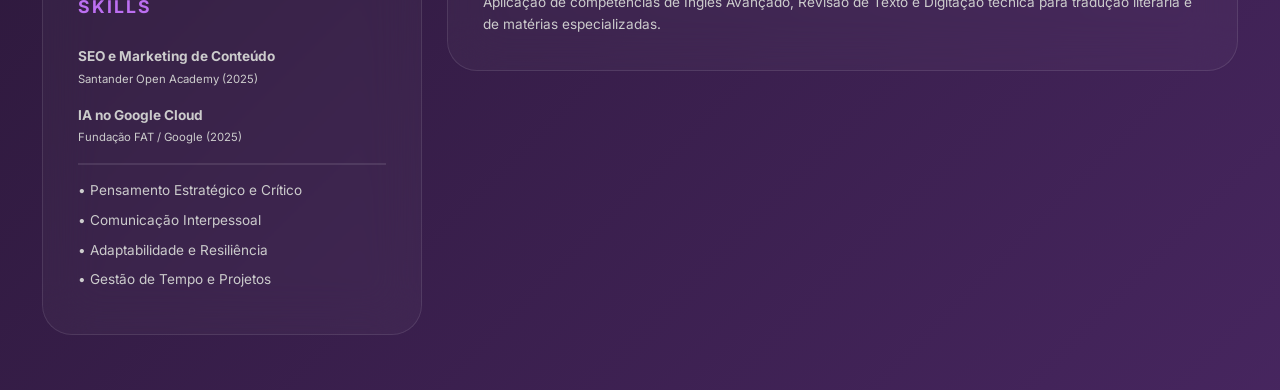
==== commit a7771599: "a few updates to the website" ====
--- a/index.html
+++ b/index.html
@@ -4,11 +4,23 @@
     <meta charset="UTF-8">
     <meta name="viewport" content="width=device-width, initial-scale=1.0">
     <title>Bárbara Helen | Digital Insights Dashboard</title>
+    
+    <meta name="description" content="Portfólio de Bárbara Helen: Especialista em Digital Insights, Social Listening e Marketing Digital.">
+    <meta property="og:title" content="Bárbara Helen | Digital Insights Dashboard">
+    <meta property="og:description" content="Análise estratégica de dados e inteligência digital para grandes marcas.">
+    <meta property="og:type" content="website">
+    <meta property="og:url" content="https://seughp.github.io/">
+    <meta property="og:image" content="assets/preview-share.jpg">
+
     <link rel="stylesheet" href="https://cdnjs.cloudflare.com/ajax/libs/font-awesome/6.4.0/css/all.min.css">
     <link href="https://fonts.googleapis.com/css2?family=Inter:wght@300;400;600;800&display=swap" rel="stylesheet">
     <link rel="stylesheet" href="style.css">
 </head>
 <body>
+
+<div id="scroll-progress-container">
+    <div id="scroll-progress-bar"></div>
+</div>
 
 <div class="top-controls">
     <button id="theme-toggle" class="control-btn" title="Mudar para modo claro"><i class="fas fa-sun"></i></button>
@@ -21,7 +33,7 @@
             <h1>Bárbara Helen S. C. Pereira</h1>
             <p class="sub-headline">Digital Insights | Social Listening | Community Manager | Marketing Digital | CX | Comunicação</p>
             <div class="contact-list" style="margin-top:30px; text-align:left;">
-                <a href="mailto:barbarahscp@gmail.com"><i class="fas fa-envelope"></i> barbarahscp@gmail.com</a>
+                <a href="mailto:barbarahscp@gmail.com" target="_blank"><i class="fas fa-envelope"></i> barbarahscp@gmail.com</a>
                 <a href="https://wa.me/5511941544590" target="_blank"><i class="fab fa-whatsapp"></i> 11 9 4154 4590</a>
                 <a href="https://www.linkedin.com/in/b%C3%A1rbara-helen-pereira-603aa3199/" target="_blank"><i class="fab fa-linkedin"></i> LinkedIn</a>
             </div>
@@ -80,20 +92,22 @@
 
     <main>
         <div class="card">
-            <h2><i class="fas fa-id-card"></i> Perfil Profissional</h2>
-            <p style="color: var(--text-muted); font-size: 0.95rem;">
-                Profissional de Marketing Digital focada em Digital Insights e Social Listening, unindo expertise técnica em Sucesso do Cliente (CX) com análise estratégica de dados. Especialista em converter grandes volumes de interações em insights de negócio através de ferramentas como Buzzmonitor e Looker Studio. Foco em reduzir pontos de fricção na jornada do cliente e otimizar a presença digital através de pensamento crítico e inteligência analítica.
+            <div style="display: flex; justify-content: space-between; align-items: flex-start; margin-bottom: 20px;">
+                <h2 style="margin-bottom: 0;"><i class="fas fa-id-card"></i> Perfil Profissional</h2>
+                <button id="sentiment-analysis-btn" class="sentiment-btn" title="Extrair dados principais do texto">
+                    <i class="fas fa-filter"></i> Extrair Insights
+                </button>
+            </div>
+            
+            <p id="profile-text" style="color: var(--text-muted); font-size: 0.95rem;">
+                Atuo na interseção entre Customer Experience (CX) e Marketing Digital, utilizando Social Listening para decodificar comportamentos e prever tendências. Domino a extração de dados não estruturados em plataformas como Buzzmonitor e a visualização de inteligência no Looker Studio. Meu foco é transformar grandes volumes de interações em KPIs acionáveis, garantindo a otimização da jornada do cliente e impulsionando decisões Data-Driven.
             </p>
-        </div>
-
-        <div class="card" style="text-align: center; border-color: var(--neon); background: rgba(188, 111, 241, 0.05);">
-            <h2 style="justify-content: center;"><i class="fas fa-flask"></i> Intelligence Lab</h2>
-            <p style="color: var(--text-muted); font-size: 0.95rem; margin-bottom: 20px;">
-                Explore exemplos práticos da minha atuação analítica. Acesse a página dedicada para interagir com dashboards de Social Listening e Benchmarks de mercado.
-            </p>
-            <a href="lab.html" class="lab-btn">
-                Acessar Dashboards <i class="fas fa-arrow-right"></i>
-            </a>
+            
+            <div id="nlp-legend" style="display: none; margin-top: 20px; font-size: 0.8rem; gap: 15px; flex-wrap: wrap;">
+                <span style="color: #00ff88; font-weight: 600;"><i class="fas fa-circle" style="font-size: 0.6rem; margin-right: 4px;"></i> Estratégia</span>
+                <span style="color: #00d2ff; font-weight: 600;"><i class="fas fa-circle" style="font-size: 0.6rem; margin-right: 4px;"></i> Ferramentas</span>
+                <span style="color: #bc6ff1; font-weight: 600;"><i class="fas fa-circle" style="font-size: 0.6rem; margin-right: 4px;"></i> Resultados / Dados</span>
+            </div>
         </div>
 
         <div class="card">
@@ -155,6 +169,16 @@
             </div>
         </div>
 
+        <div class="card" style="text-align: center; border-color: var(--neon); background: rgba(188, 111, 241, 0.05);">
+            <h2 style="justify-content: center;"><i class="fas fa-flask"></i> Intelligence Lab</h2>
+            <p style="color: var(--text-muted); font-size: 0.95rem; margin-bottom: 20px;">
+                Explore exemplos práticos da minha atuação analítica. Acesse a página dedicada para interagir com dashboards de Social Listening e Benchmarks de mercado.
+            </p>
+            <a href="lab.html" class="lab-btn">
+                Acessar Dashboards <i class="fas fa-arrow-right"></i>
+            </a>
+        </div>
+
         <div class="card">
             <h2><i class="fas fa-project-diagram"></i> Projetos e Atuação</h2>
             <div style="display:grid; grid-template-columns: 1fr 1fr; gap:20px;">
@@ -170,9 +194,9 @@
         </div>
 
         <div class="card">
-            <h2><i class="fas fa-globe-americas"></i> Voluntariado & Experiência Internacional</h2>
+            <h2><i class="fas fa-globe-americas"></i> Voluntariado</h2>
             <strong style="color:var(--neon)">Portal Universo Imortal</strong>
-            <p style="font-size: 0.9rem; font-weight: 600; margin-top: 5px;">Tradutora Voluntária <span style="color: var(--text-muted); font-weight: 400; font-size: 0.8rem; margin-left: 10px;">2024 – Atual</span></p>
+            <p style="font-size: 0.9rem; font-weight: 600; margin-top: 5px;">Tradutora Voluntária <span style="color: var(--text-muted); font-weight: 400; font-size: 0.8rem; margin-left: 10px;">2024</span></p>
             <p style="font-size:0.85rem; color:var(--text-muted); margin-top:8px;">Aplicação de competências de Inglês Avançado, Revisão de Texto e Digitação técnica para tradução literária e de matérias especializadas.</p>
         </div>
     </main>
@@ -183,18 +207,10 @@
         <i class="fas fa-chevron-right"></i>
     </button>
     <div class="bar-content">
-        <a href="https://www.linkedin.com/in/b%C3%A1rbara-helen-pereira-603aa3199/" target="_blank" class="bar-icon" title="LinkedIn">
-            <i class="fab fa-linkedin"></i>
-        </a>
-        <a href="mailto:barbarahscp@gmail.com" class="bar-icon" title="E-mail">
-            <i class="fas fa-envelope"></i>
-        </a>
-        <a href="https://wa.me/5511941544590" target="_blank" class="bar-icon" title="WhatsApp">
-            <i class="fab fa-whatsapp"></i>
-        </a>
-        <a href="CV.pdf" download class="bar-btn-cv" title="Download CV">
-            <i class="fas fa-file-download"></i> CV
-        </a>
+        <a href="https://www.linkedin.com/in/b%C3%A1rbara-helen-pereira-603aa3199/" target="_blank" class="bar-icon" title="LinkedIn"><i class="fab fa-linkedin"></i></a>
+        <a href="mailto:barbarahscp@gmail.com" target="_blank" class="bar-icon" title="E-mail"><i class="fas fa-envelope"></i></a>
+        <a href="https://wa.me/5511941544590" target="_blank" class="bar-icon" title="WhatsApp"><i class="fab fa-whatsapp"></i></a>
+        <a href="cv_barbara_scp.pdf" download class="bar-btn-cv" title="Download CV"><i class="fas fa-file-download"></i> CV</a>
     </div>
 </div>
 
--- a/style.css
+++ b/style.css
@@ -48,6 +48,14 @@
     100% { background-position: 0% 50%; }
 }
 
+/* Barra de Progresso Scroll */
+#scroll-progress-container {
+    position: fixed; top: 0; left: 0; width: 100%; height: 4px; background: transparent; z-index: 2000;
+}
+#scroll-progress-bar {
+    height: 100%; width: 0%; background: var(--neon); box-shadow: 0 0 10px var(--neon); transition: width 0.1s ease-out;
+}
+
 .wrapper {
     max-width: 95%; margin: 60px auto 20px auto;
     display: grid; grid-template-columns: 380px 1fr; gap: 25px; padding: 10px;
@@ -62,7 +70,7 @@
 .card:hover { transform: translateY(-5px); box-shadow: 0 10px 30px rgba(0,0,0,0.15); }
 .divider { margin: 15px 0; opacity: 0.1; border: 1px solid var(--text-main); }
 
-/* Sidebar */
+/* Sidebar & Profile */
 .profile-section { text-align: center; }
 .avatar-glow {
     width: 120px; height: 120px; background: linear-gradient(45deg, var(--purple-main), var(--neon));
@@ -80,12 +88,43 @@
 }
 .contact-list a:hover { color: var(--neon); transform: translateX(8px); }
 
+/* Botões Lab e NLP */
 .lab-btn {
     display: inline-block; background: var(--neon); color: #fff !important; text-decoration: none;
     padding: 12px 25px; border-radius: 25px; font-weight: 600; font-size: 0.9rem;
     transition: transform 0.3s, box-shadow 0.3s; box-shadow: 0 5px 15px rgba(188, 111, 241, 0.3);
 }
 .lab-btn:hover { transform: translateY(-3px); box-shadow: 0 8px 20px rgba(188, 111, 241, 0.5); }
+
+.sentiment-btn {
+    background: rgba(188, 111, 241, 0.1); border: 1px solid var(--neon); color: var(--neon);
+    padding: 6px 14px; border-radius: 8px; font-size: 0.75rem; font-weight: 800; text-transform: uppercase;
+    cursor: pointer; transition: all 0.3s ease; display: flex; align-items: center; gap: 8px;
+}
+.sentiment-btn:hover { background: var(--neon); color: #fff; box-shadow: 0 0 15px rgba(188, 111, 241, 0.4); }
+.sentiment-btn.active { background: #00ff88; border-color: #00ff88; color: #1a0f21; }
+
+/* Classes de Extração de Insights (NER) */
+.hl-strategy {
+    background: rgba(0, 255, 136, 0.15); color: #00ff88; font-weight: 600;
+    padding: 0 4px; border-radius: 4px; border-bottom: 2px solid #00ff88; transition: all 0.4s ease;
+}
+.hl-tool {
+    background: rgba(0, 210, 255, 0.15); color: #00d2ff; font-weight: 600;
+    padding: 0 4px; border-radius: 4px; border-bottom: 2px solid #00d2ff; transition: all 0.4s ease;
+}
+.hl-result {
+    background: rgba(188, 111, 241, 0.15); color: #bc6ff1; font-weight: 600;
+    padding: 0 4px; border-radius: 4px; border-bottom: 2px solid #bc6ff1; transition: all 0.4s ease;
+}
+
+/* Adaptação das cores para o Modo Claro */
+[data-theme="light"] .hl-strategy { background: rgba(0, 150, 80, 0.15); color: #008040; border-bottom-color: #008040; }
+[data-theme="light"] .hl-tool { background: rgba(0, 100, 200, 0.15); color: #0050a0; border-bottom-color: #0050a0; }
+[data-theme="light"] .hl-result { background: rgba(125, 60, 180, 0.15); color: #7D3CB4; border-bottom-color: #7D3CB4; }
+[data-theme="light"] .nlp-highlight {
+    background: rgba(0, 150, 80, 0.2); color: #008040; text-shadow: none;
+}
 
 /* Timeline Design */
 .timeline { position: relative; padding-left: 40px; border-left: 2px solid var(--timeline-line); margin-left: 10px; }
@@ -102,7 +141,6 @@
     100% { box-shadow: 0 0 0 0 rgba(188, 111, 241, 0); }
 }
 .timeline-dot:hover { transform: scale(1.2); }
-
 .exp-content { max-height: 1000px; overflow: hidden; transition: max-height 0.5s cubic-bezier(0, 1, 0, 1); }
 .exp-content.collapsed { max-height: 0; }
 .exp-header { cursor: pointer; display: flex; justify-content: space-between; align-items: flex-start; margin-bottom: 10px; }
@@ -113,7 +151,7 @@
 ul { padding-left: 20px; color: var(--text-muted); font-size: 0.9rem; }
 li { margin-bottom: 8px; }
 
-/* Controles de Topo */
+/* Top Controls */
 .top-controls { position: fixed; top: 20px; right: 30px; display: flex; gap: 15px; z-index: 1000; }
 .control-btn {
     background: var(--glass); backdrop-filter: blur(10px); border: 1px solid var(--glass-border);
@@ -123,71 +161,35 @@
 }
 .control-btn:hover { background: var(--neon); color: #fff; transform: translateY(-3px); box-shadow: 0 5px 15px rgba(188, 111, 241, 0.4); }
 
-/* Sticky Lateral Bar (Nova) */
+/* Sticky Lateral Bar */
 .sticky-bar {
-    position: fixed;
-    bottom: 30px;
-    right: 30px;
-    background: var(--glass);
-    backdrop-filter: blur(25px);
-    -webkit-backdrop-filter: blur(25px);
-    border: 1px solid var(--glass-border);
-    border-radius: 35px;
-    display: flex;
-    align-items: center;
-    padding: 8px 10px;
-    z-index: 1000;
-    box-shadow: 0 10px 30px rgba(0,0,0,0.3);
-    transition: all 0.4s cubic-bezier(0.175, 0.885, 0.32, 1.275);
-    background-color: var(--purple-main); /* Fundo sólido para destaque */
+    position: fixed; bottom: 30px; right: 30px; background: var(--purple-main);
+    backdrop-filter: blur(25px); -webkit-backdrop-filter: blur(25px); border: 1px solid var(--glass-border);
+    border-radius: 35px; display: flex; align-items: center; padding: 8px 10px; z-index: 1000;
+    box-shadow: 0 10px 30px rgba(0,0,0,0.3); transition: all 0.4s cubic-bezier(0.175, 0.885, 0.32, 1.275);
 }
-
-/* Estado minimizado */
-.sticky-bar.minimized {
-    padding: 8px;
-    border-radius: 50%;
+.sticky-bar.minimized { padding: 8px; border-radius: 50%; background: var(--glass); }
+.toggle-bar-btn {
+    background: none; border: none; color: #fff; font-size: 1.2rem; cursor: pointer; width: 40px; height: 40px;
+    border-radius: 50%; display: flex; justify-content: center; align-items: center; transition: background 0.3s;
 }
-
-.toggle-bar-btn {
-    background: none; border: none; color: #fff; font-size: 1.2rem;
-    cursor: pointer; width: 40px; height: 40px; border-radius: 50%;
-    display: flex; justify-content: center; align-items: center;
-    transition: background 0.3s;
-}
+.sticky-bar.minimized .toggle-bar-btn { color: var(--text-main); }
 .toggle-bar-btn:hover { background: rgba(255,255,255,0.2); }
 
 .bar-content {
-    display: flex;
-    align-items: center;
-    gap: 15px;
-    overflow: hidden;
-    white-space: nowrap;
-    max-width: 400px;
-    padding-left: 10px;
-    padding-right: 10px;
-    transition: max-width 0.4s ease, opacity 0.4s ease, padding 0.4s ease;
+    display: flex; align-items: center; gap: 15px; overflow: hidden; white-space: nowrap; max-width: 400px;
+    padding-left: 10px; padding-right: 10px; transition: max-width 0.4s ease, opacity 0.4s ease, padding 0.4s ease;
 }
-
-.sticky-bar.minimized .bar-content {
-    max-width: 0;
-    opacity: 0;
-    padding-left: 0;
-    padding-right: 0;
-    gap: 0;
-    pointer-events: none;
-}
+.sticky-bar.minimized .bar-content { max-width: 0; opacity: 0; padding-left: 0; padding-right: 0; gap: 0; pointer-events: none; }
 
 .bar-icon {
-    color: #fff; text-decoration: none; font-size: 1.3rem;
-    transition: transform 0.3s, color 0.3s; display: flex;
+    color: #fff; text-decoration: none; font-size: 1.3rem; transition: transform 0.3s, color 0.3s; display: flex;
 }
 .bar-icon:hover { transform: scale(1.2); color: var(--neon); }
 
 .bar-btn-cv {
-    display: flex; align-items: center; gap: 8px;
-    background: var(--neon); color: #fff; text-decoration: none;
-    padding: 8px 15px; border-radius: 20px; font-weight: bold; font-size: 0.9rem;
-    transition: background 0.3s, transform 0.3s;
+    display: flex; align-items: center; gap: 8px; background: var(--neon); color: #fff; text-decoration: none;
+    padding: 8px 15px; border-radius: 20px; font-weight: bold; font-size: 0.9rem; transition: background 0.3s, transform 0.3s;
 }
 .bar-btn-cv:hover { background: var(--purple-accent); transform: translateY(-2px); color: #fff; }
 
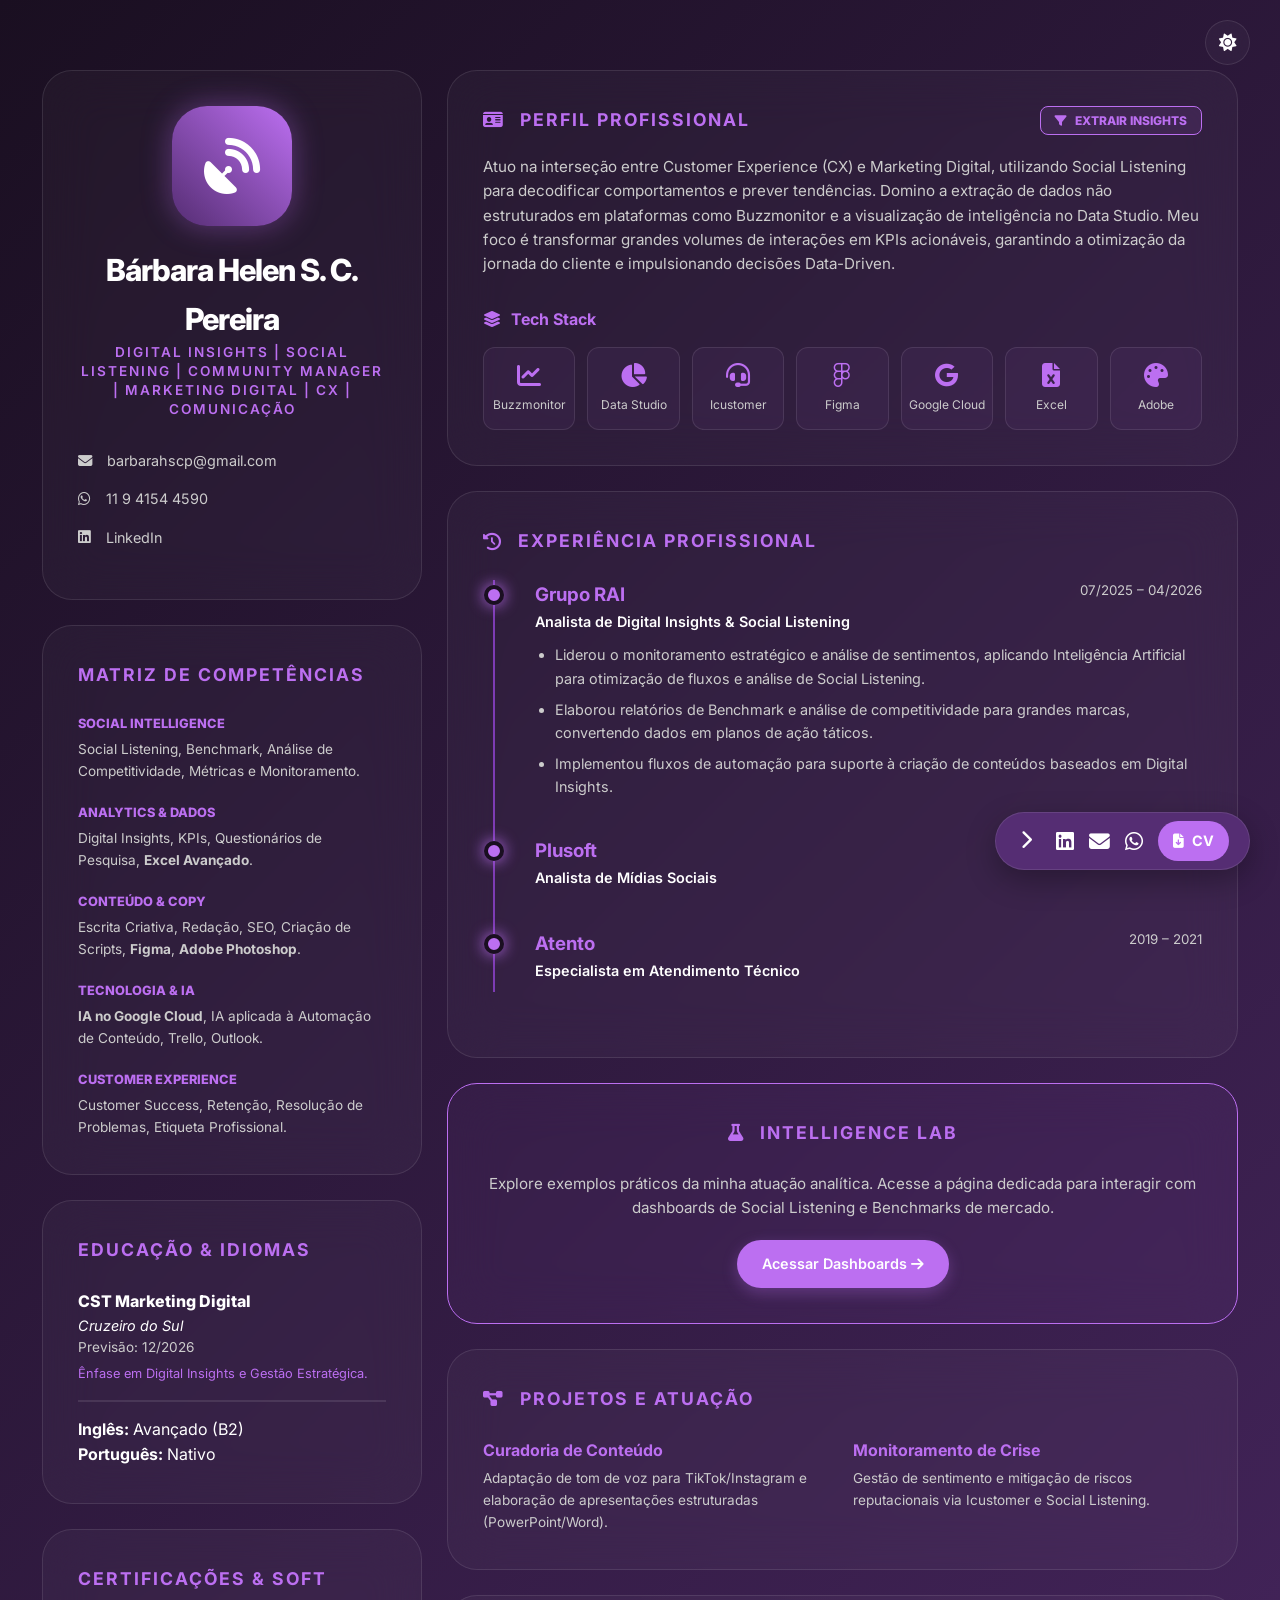
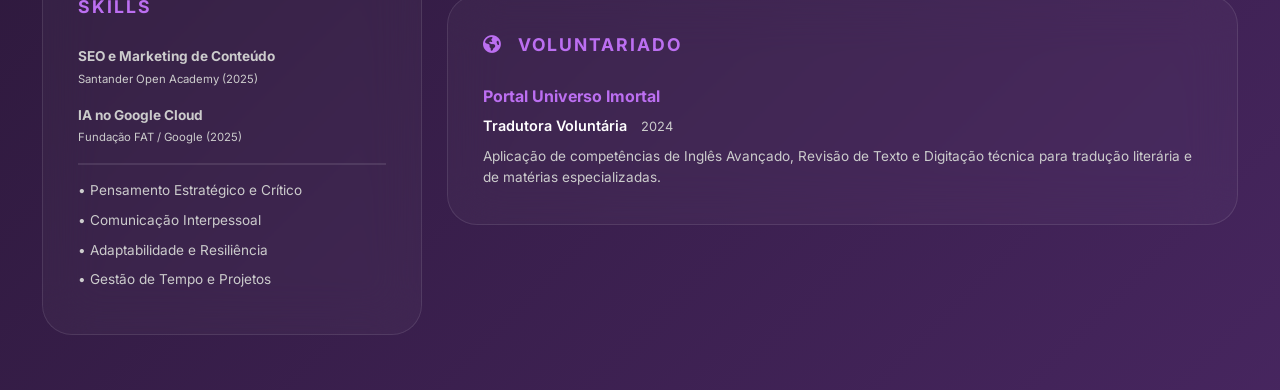
==== commit c4bb2e0b: "added tech stack" ====
--- a/index.html
+++ b/index.html
@@ -47,15 +47,15 @@
             </div>
             <div style="margin-bottom: 20px;">
                 <span class="matrix-title">Analytics & Dados</span>
-                <p style="font-size: 0.85rem; color: var(--text-muted);">Digital Insights, KPIs, Questionários de Pesquisa, Excel Avançado.</p>
+                <p style="font-size: 0.85rem; color: var(--text-muted);">Digital Insights, KPIs, Questionários de Pesquisa, <strong>Excel Avançado</strong>.</p>
             </div>
             <div style="margin-bottom: 20px;">
                 <span class="matrix-title">Conteúdo & Copy</span>
-                <p style="font-size: 0.85rem; color: var(--text-muted);">Escrita Criativa, Redação, SEO, Criação de Scripts, Figma, Adobe Photoshop.</p>
+                <p style="font-size: 0.85rem; color: var(--text-muted);">Escrita Criativa, Redação, SEO, Criação de Scripts, <strong>Figma</strong>, <strong>Adobe Photoshop</strong>.</p>
             </div>
             <div style="margin-bottom: 20px;">
                 <span class="matrix-title">Tecnologia & IA</span>
-                <p style="font-size: 0.85rem; color: var(--text-muted);">IA no Google Cloud, IA aplicada à Automação de Conteúdo, Trello, Outlook.</p>
+                <p style="font-size: 0.85rem; color: var(--text-muted);"><strong>IA no Google Cloud</strong>, IA aplicada à Automação de Conteúdo, Trello, Outlook.</p>
             </div>
             <div>
                 <span class="matrix-title">Customer Experience</span>
@@ -100,9 +100,20 @@
             </div>
             
             <p id="profile-text" style="color: var(--text-muted); font-size: 0.95rem;">
-                Atuo na interseção entre Customer Experience (CX) e Marketing Digital, utilizando Social Listening para decodificar comportamentos e prever tendências. Domino a extração de dados não estruturados em plataformas como Buzzmonitor e a visualização de inteligência no Looker Studio. Meu foco é transformar grandes volumes de interações em KPIs acionáveis, garantindo a otimização da jornada do cliente e impulsionando decisões Data-Driven.
+                Atuo na interseção entre Customer Experience (CX) e Marketing Digital, utilizando Social Listening para decodificar comportamentos e prever tendências. Domino a extração de dados não estruturados em plataformas como Buzzmonitor e a visualização de inteligência no Data Studio. Meu foco é transformar grandes volumes de interações em KPIs acionáveis, garantindo a otimização da jornada do cliente e impulsionando decisões Data-Driven.
             </p>
             
+            <h3 style="color: var(--neon); margin-top: 30px; margin-bottom: 15px; font-size: 1rem; display: flex; align-items: center; gap: 10px;"><i class="fas fa-layer-group"></i> Tech Stack</h3>
+            <div class="tech-stack-horizontal">
+                <div class="tech-item"><i class="fas fa-chart-line"></i><span>Buzzmonitor</span></div>
+                <div class="tech-item"><i class="fas fa-chart-pie"></i><span>Data Studio</span></div>
+                <div class="tech-item"><i class="fas fa-headset"></i><span>Icustomer</span></div>
+                <div class="tech-item"><i class="fab fa-figma"></i><span>Figma</span></div>
+                <div class="tech-item"><i class="fab fa-google"></i><span>Google Cloud</span></div>
+                <div class="tech-item"><i class="fas fa-file-excel"></i><span>Excel</span></div>
+                <div class="tech-item"><i class="fas fa-palette"></i><span>Adobe</span></div>
+            </div>
+
             <div id="nlp-legend" style="display: none; margin-top: 20px; font-size: 0.8rem; gap: 15px; flex-wrap: wrap;">
                 <span style="color: #00ff88; font-weight: 600;"><i class="fas fa-circle" style="font-size: 0.6rem; margin-right: 4px;"></i> Estratégia</span>
                 <span style="color: #00d2ff; font-weight: 600;"><i class="fas fa-circle" style="font-size: 0.6rem; margin-right: 4px;"></i> Ferramentas</span>
--- a/style.css
+++ b/style.css
@@ -196,4 +196,39 @@
 @media (max-width: 1000px) { 
     .wrapper { grid-template-columns: 1fr; margin-top: 80px; } 
     .top-controls { top: 15px; right: 15px; }
+}
+
+/* Horizontal Tech Stack */
+.tech-stack-horizontal {
+    display: flex;
+    flex-wrap: wrap;
+    gap: 12px;
+}
+.tech-stack-horizontal .tech-item { flex: 1 1 90px; }
+
+.tech-item {
+    display: flex;
+    flex-direction: column;
+    align-items: center;
+    justify-content: center;
+    gap: 8px;
+    background: rgba(188, 111, 241, 0.05);
+    border: 1px solid var(--glass-border);
+    padding: 15px 5px;
+    border-radius: 12px;
+    transition: all 0.3s ease;
+    font-size: 0.75rem;
+    color: var(--text-muted);
+    text-align: center;
+}
+.tech-item i {
+    font-size: 1.5rem;
+    color: var(--neon);
+}
+.tech-item:hover {
+    transform: translateY(-3px);
+    background: rgba(188, 111, 241, 0.15);
+    border-color: var(--neon);
+    color: #fff;
+    box-shadow: 0 5px 15px rgba(188, 111, 241, 0.2);
 }
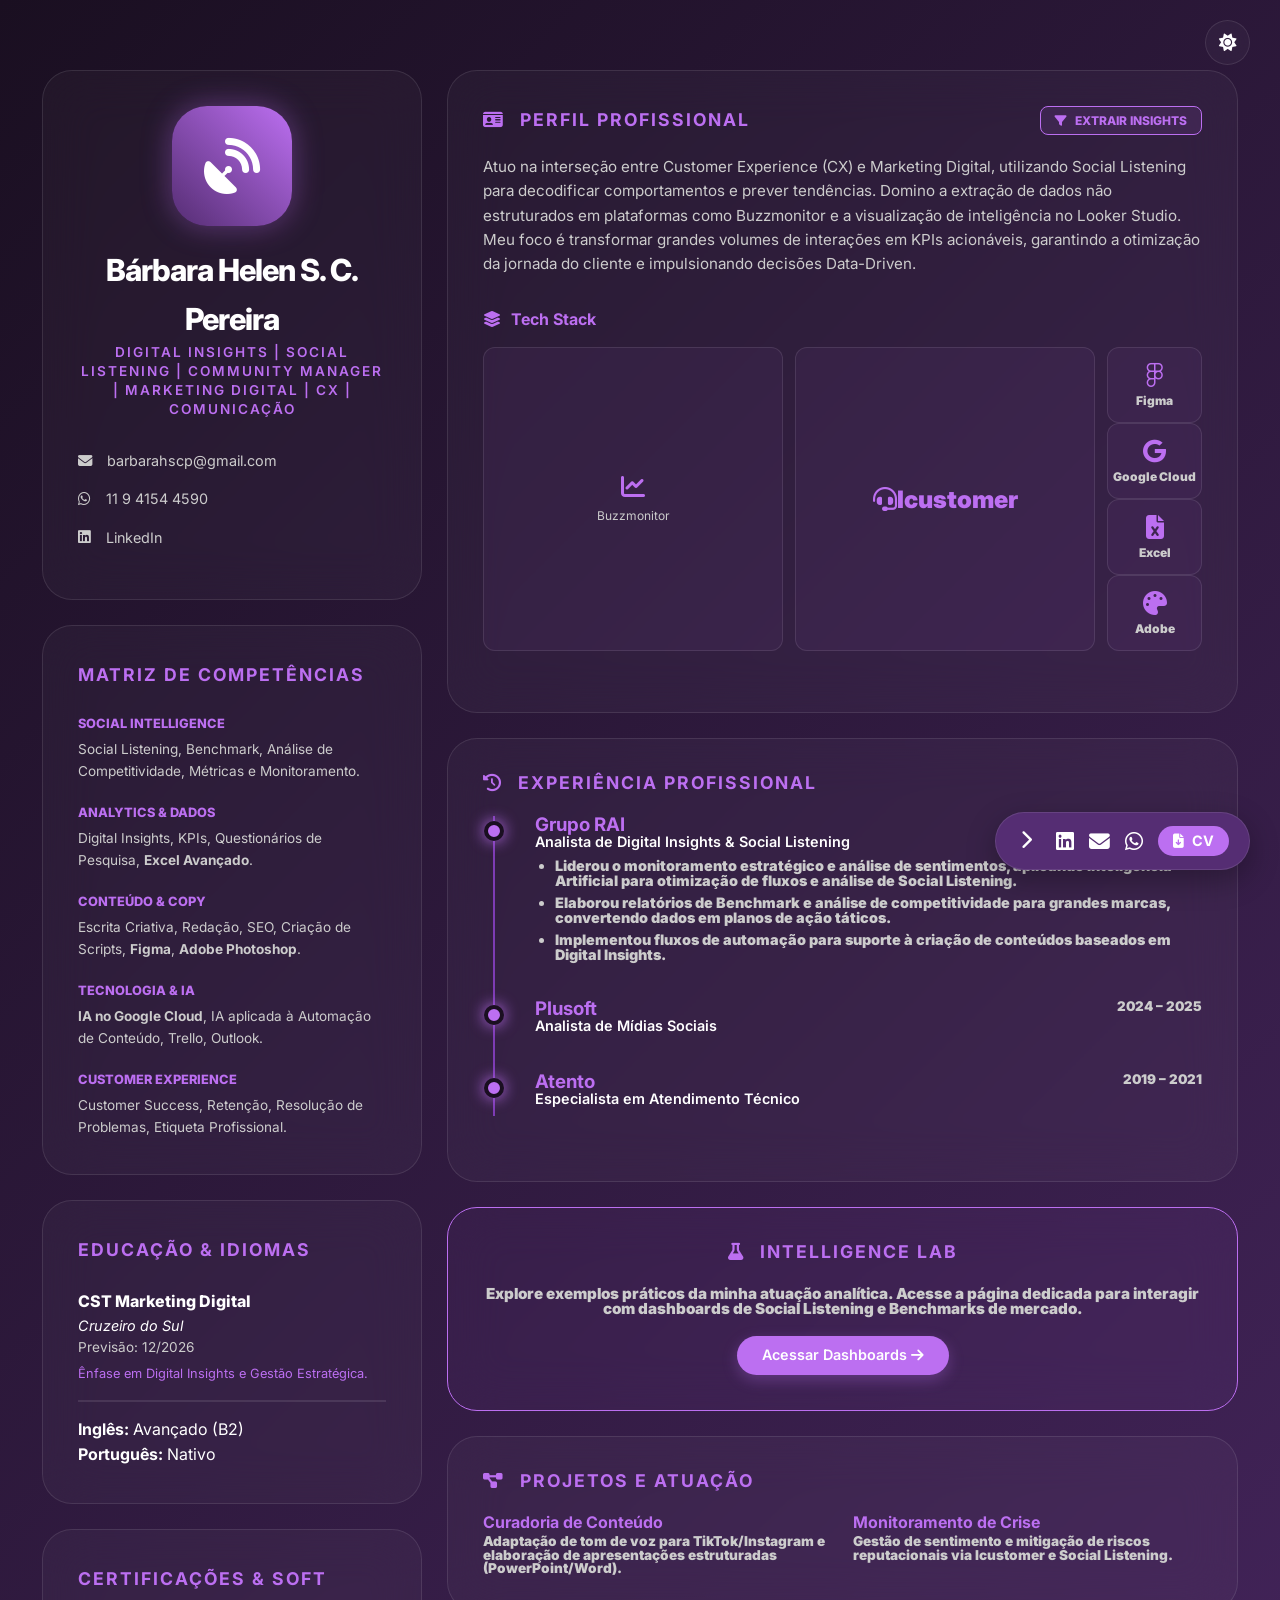
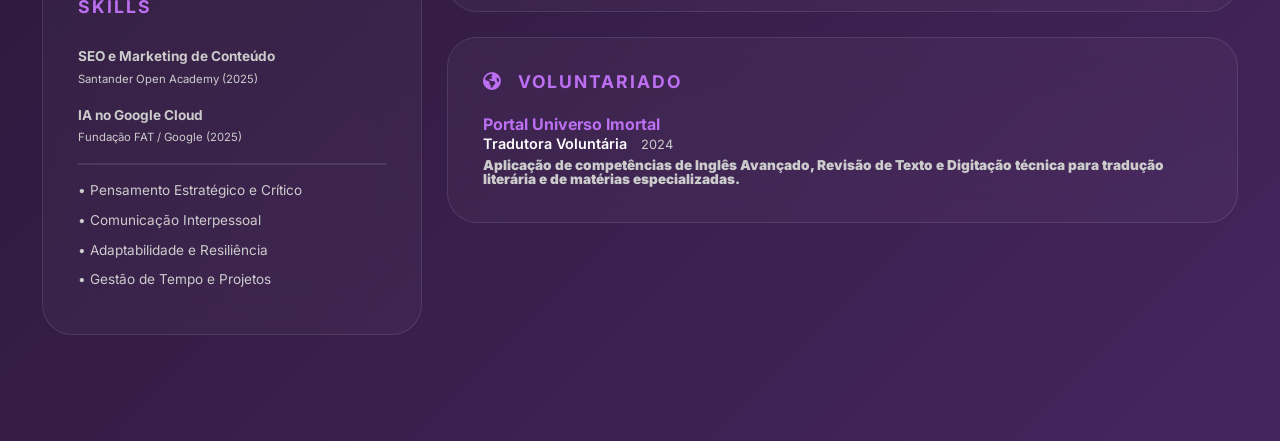
==== commit 9dba498d: "data studio -> looker studio" ====
--- a/index.html
+++ b/index.html
@@ -100,13 +100,13 @@
             </div>
             
             <p id="profile-text" style="color: var(--text-muted); font-size: 0.95rem;">
-                Atuo na interseção entre Customer Experience (CX) e Marketing Digital, utilizando Social Listening para decodificar comportamentos e prever tendências. Domino a extração de dados não estruturados em plataformas como Buzzmonitor e a visualização de inteligência no Data Studio. Meu foco é transformar grandes volumes de interações em KPIs acionáveis, garantindo a otimização da jornada do cliente e impulsionando decisões Data-Driven.
+                Atuo na interseção entre Customer Experience (CX) e Marketing Digital, utilizando Social Listening para decodificar comportamentos e prever tendências. Domino a extração de dados não estruturados em plataformas como Buzzmonitor e a visualização de inteligência no Looker Studio. Meu foco é transformar grandes volumes de interações em KPIs acionáveis, garantindo a otimização da jornada do cliente e impulsionando decisões Data-Driven.
             </p>
             
             <h3 style="color: var(--neon); margin-top: 30px; margin-bottom: 15px; font-size: 1rem; display: flex; align-items: center; gap: 10px;"><i class="fas fa-layer-group"></i> Tech Stack</h3>
             <div class="tech-stack-horizontal">
                 <div class="tech-item"><i class="fas fa-chart-line"></i><span>Buzzmonitor</span></div>
-                <div class="tech-item"><i class="fas fa-chart-pie"></i><span>Data Studio</span></div>
+                <div class="tech-item"><i class="fas Looker Studio</span></div>
                 <div class="tech-item"><i class="fas fa-headset"></i><span>Icustomer</span></div>
                 <div class="tech-item"><i class="fab fa-figma"></i><span>Figma</span></div>
                 <div class="tech-item"><i class="fab fa-google"></i><span>Google Cloud</span></div>
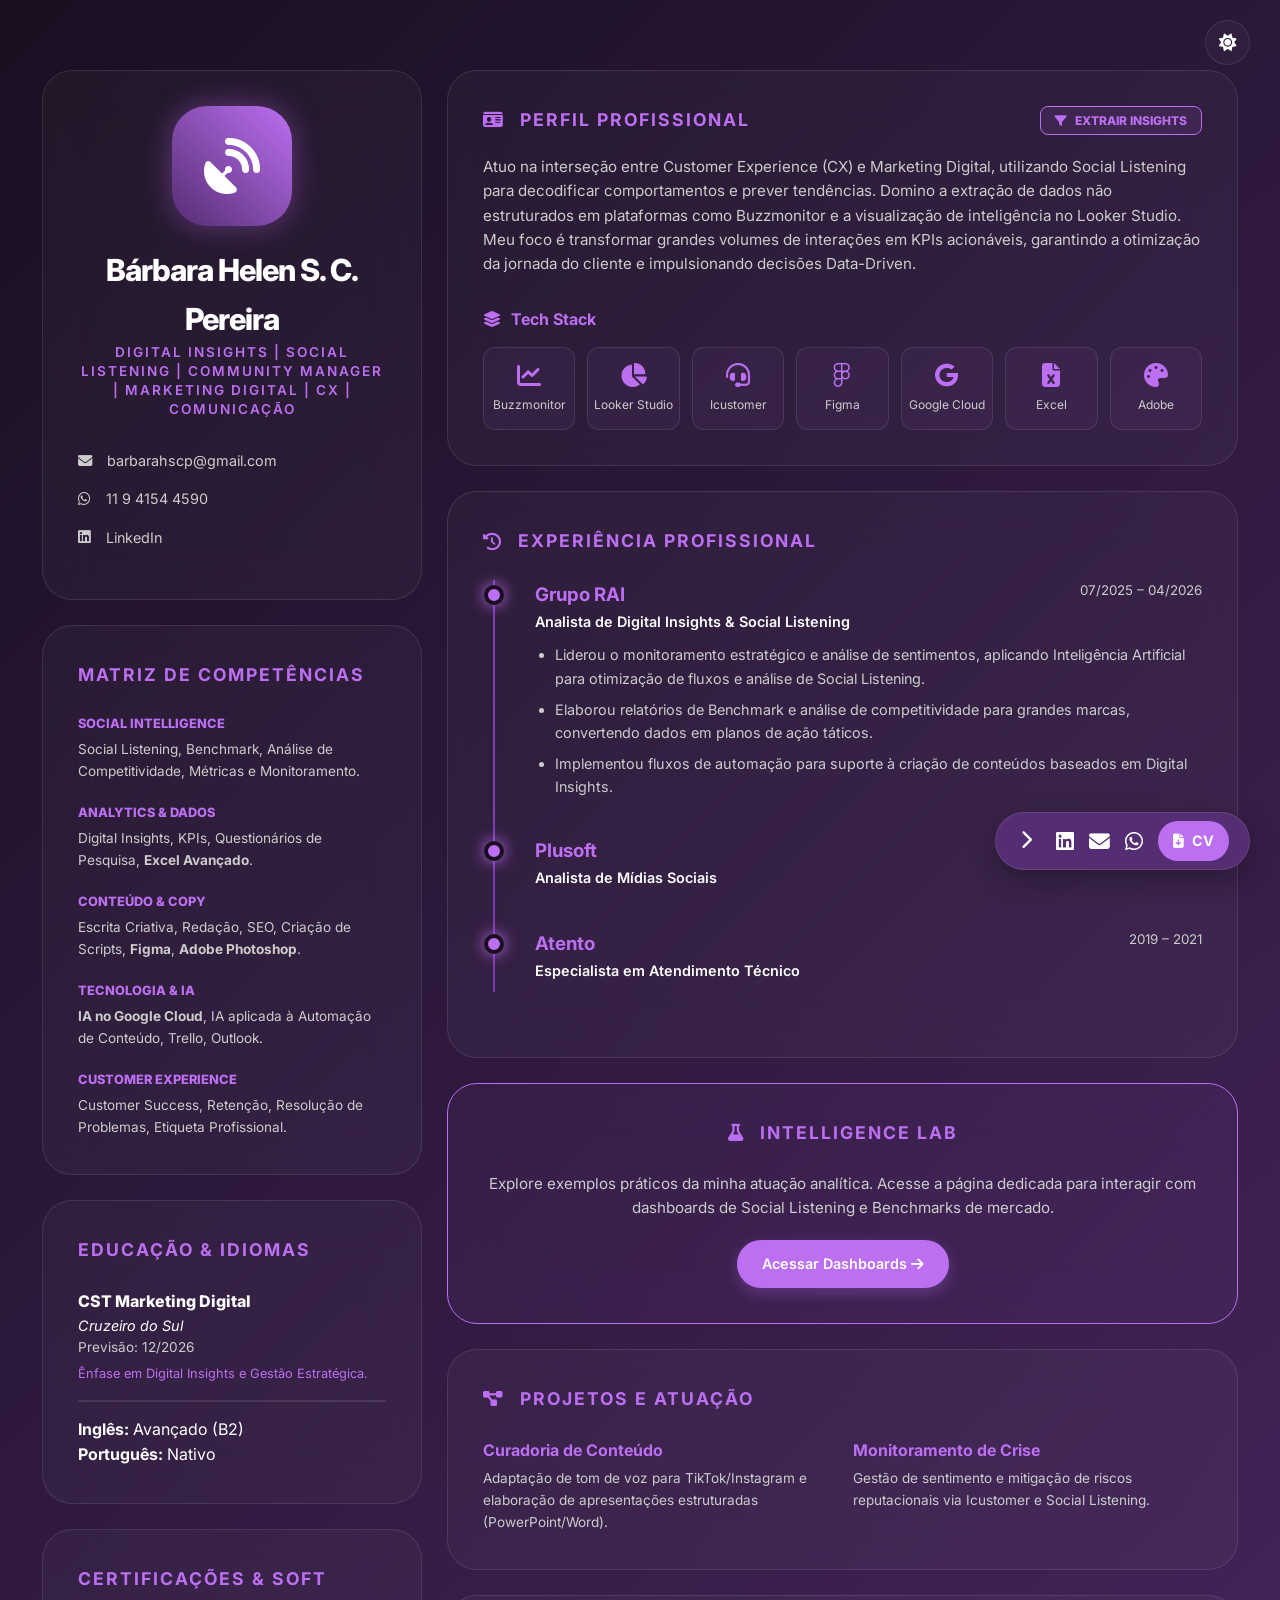
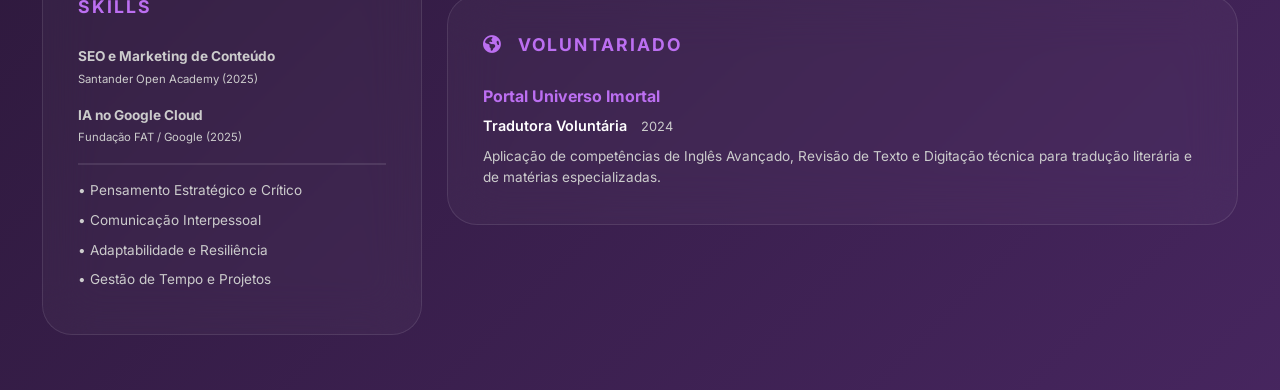
==== commit c873ab06: "fixed icostomer and buzzmonitor sizes" ====
--- a/index.html
+++ b/index.html
@@ -106,7 +106,7 @@
             <h3 style="color: var(--neon); margin-top: 30px; margin-bottom: 15px; font-size: 1rem; display: flex; align-items: center; gap: 10px;"><i class="fas fa-layer-group"></i> Tech Stack</h3>
             <div class="tech-stack-horizontal">
                 <div class="tech-item"><i class="fas fa-chart-line"></i><span>Buzzmonitor</span></div>
-                <div class="tech-item"><i class="fas Looker Studio</span></div>
+                <div class="tech-item"><i class="fas fa-chart-pie"></i><span>Looker Studio</span></div>
                 <div class="tech-item"><i class="fas fa-headset"></i><span>Icustomer</span></div>
                 <div class="tech-item"><i class="fab fa-figma"></i><span>Figma</span></div>
                 <div class="tech-item"><i class="fab fa-google"></i><span>Google Cloud</span></div>
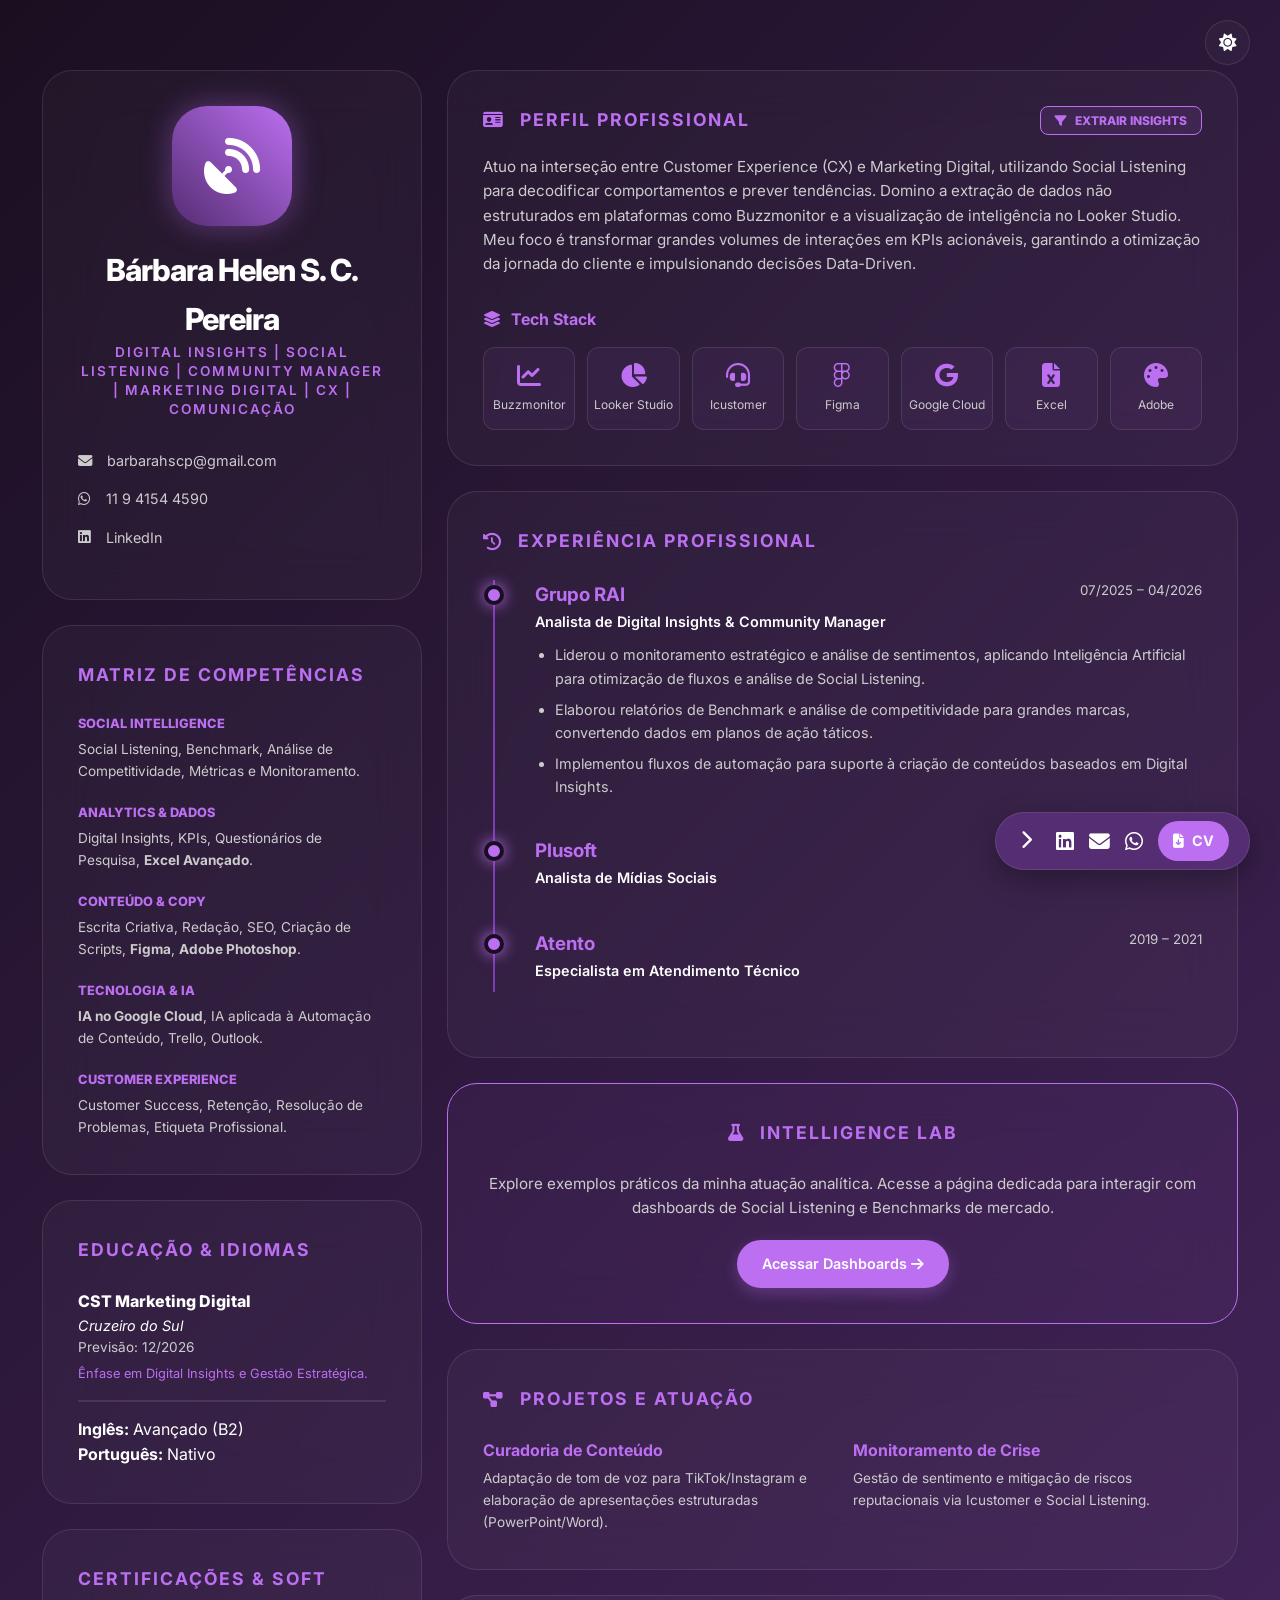
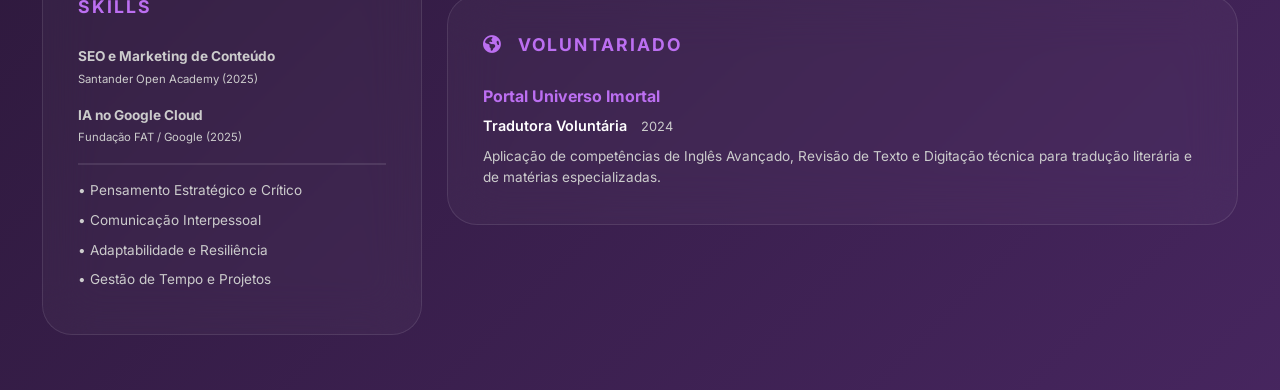
==== commit d5694e9f: "changed title" ====
--- a/index.html
+++ b/index.html
@@ -1,11 +1,13 @@
 <!DOCTYPE html>
 <html lang="pt-br" data-theme="dark">
+
 <head>
     <meta charset="UTF-8">
     <meta name="viewport" content="width=device-width, initial-scale=1.0">
     <title>Bárbara Helen | Digital Insights Dashboard</title>
-    
-    <meta name="description" content="Portfólio de Bárbara Helen: Especialista em Digital Insights, Social Listening e Marketing Digital.">
+
+    <meta name="description"
+        content="Portfólio de Bárbara Helen: Especialista em Digital Insights, Social Listening e Marketing Digital.">
     <meta property="og:title" content="Bárbara Helen | Digital Insights Dashboard">
     <meta property="og:description" content="Análise estratégica de dados e inteligência digital para grandes marcas.">
     <meta property="og:type" content="website">
@@ -16,215 +18,263 @@
     <link href="https://fonts.googleapis.com/css2?family=Inter:wght@300;400;600;800&display=swap" rel="stylesheet">
     <link rel="stylesheet" href="style.css">
 </head>
+
 <body>
 
-<div id="scroll-progress-container">
-    <div id="scroll-progress-bar"></div>
-</div>
-
-<div class="top-controls">
-    <button id="theme-toggle" class="control-btn" title="Mudar para modo claro"><i class="fas fa-sun"></i></button>
-</div>
-
-<div class="wrapper">
-    <aside>
-        <div class="card profile-section">
-            <div class="avatar-glow"><i class="fas fa-satellite-dish"></i></div>
-            <h1>Bárbara Helen S. C. Pereira</h1>
-            <p class="sub-headline">Digital Insights | Social Listening | Community Manager | Marketing Digital | CX | Comunicação</p>
-            <div class="contact-list" style="margin-top:30px; text-align:left;">
-                <a href="mailto:barbarahscp@gmail.com" target="_blank"><i class="fas fa-envelope"></i> barbarahscp@gmail.com</a>
-                <a href="https://wa.me/5511941544590" target="_blank"><i class="fab fa-whatsapp"></i> 11 9 4154 4590</a>
-                <a href="https://www.linkedin.com/in/b%C3%A1rbara-helen-pereira-603aa3199/" target="_blank"><i class="fab fa-linkedin"></i> LinkedIn</a>
-            </div>
+    <div id="scroll-progress-container">
+        <div id="scroll-progress-bar"></div>
+    </div>
+
+    <div class="top-controls">
+        <button id="theme-toggle" class="control-btn" title="Mudar para modo claro"><i class="fas fa-sun"></i></button>
+    </div>
+
+    <div class="wrapper">
+        <aside>
+            <div class="card profile-section">
+                <div class="avatar-glow"><i class="fas fa-satellite-dish"></i></div>
+                <h1>Bárbara Helen S. C. Pereira</h1>
+                <p class="sub-headline">Digital Insights | Social Listening | Community Manager | Marketing Digital | CX
+                    | Comunicação</p>
+                <div class="contact-list" style="margin-top:30px; text-align:left;">
+                    <a href="mailto:barbarahscp@gmail.com" target="_blank"><i class="fas fa-envelope"></i>
+                        barbarahscp@gmail.com</a>
+                    <a href="https://wa.me/5511941544590" target="_blank"><i class="fab fa-whatsapp"></i> 11 9 4154
+                        4590</a>
+                    <a href="https://www.linkedin.com/in/b%C3%A1rbara-helen-pereira-603aa3199/" target="_blank"><i
+                            class="fab fa-linkedin"></i> LinkedIn</a>
+                </div>
+            </div>
+
+            <div class="card">
+                <h2>Matriz de Competências</h2>
+                <div style="margin-bottom: 20px;">
+                    <span class="matrix-title">Social Intelligence</span>
+                    <p style="font-size: 0.85rem; color: var(--text-muted);">Social Listening, Benchmark, Análise de
+                        Competitividade, Métricas e Monitoramento.</p>
+                </div>
+                <div style="margin-bottom: 20px;">
+                    <span class="matrix-title">Analytics & Dados</span>
+                    <p style="font-size: 0.85rem; color: var(--text-muted);">Digital Insights, KPIs, Questionários de
+                        Pesquisa, <strong>Excel Avançado</strong>.</p>
+                </div>
+                <div style="margin-bottom: 20px;">
+                    <span class="matrix-title">Conteúdo & Copy</span>
+                    <p style="font-size: 0.85rem; color: var(--text-muted);">Escrita Criativa, Redação, SEO, Criação de
+                        Scripts, <strong>Figma</strong>, <strong>Adobe Photoshop</strong>.</p>
+                </div>
+                <div style="margin-bottom: 20px;">
+                    <span class="matrix-title">Tecnologia & IA</span>
+                    <p style="font-size: 0.85rem; color: var(--text-muted);"><strong>IA no Google Cloud</strong>, IA
+                        aplicada à Automação de Conteúdo, Trello, Outlook.</p>
+                </div>
+                <div>
+                    <span class="matrix-title">Customer Experience</span>
+                    <p style="font-size: 0.85rem; color: var(--text-muted);">Customer Success, Retenção, Resolução de
+                        Problemas, Etiqueta Profissional.</p>
+                </div>
+            </div>
+
+            <div class="card">
+                <h2>Educação & Idiomas</h2>
+                <p style="font-weight: 800;">CST Marketing Digital</p>
+                <p style="font-style: italic; font-size: 0.9rem;">Cruzeiro do Sul</p>
+                <p style="font-size: 0.85rem; color: var(--text-muted);">Previsão: 12/2026</p>
+                <p style="font-size: 0.8rem; margin-top: 5px; color: var(--neon);">Ênfase em Digital Insights e Gestão
+                    Estratégica.</p>
+                <hr class="divider">
+                <p><strong>Inglês:</strong> Avançado (B2)</p>
+                <p><strong>Português:</strong> Nativo</p>
+            </div>
+
+            <div class="card">
+                <h2>Certificações & Soft Skills</h2>
+                <ul style="list-style: none; padding: 0; font-size: 0.85rem;">
+                    <li style="margin-bottom: 15px;"><strong>SEO e Marketing de Conteúdo</strong><br><small>Santander
+                            Open Academy (2025)</small></li>
+                    <li style="margin-bottom: 15px;"><strong>IA no Google Cloud</strong><br><small>Fundação FAT / Google
+                            (2025)</small></li>
+                </ul>
+                <hr class="divider">
+                <ul style="list-style: none; padding: 0; font-size: 0.85rem; color: var(--text-muted);">
+                    <li>• Pensamento Estratégico e Crítico</li>
+                    <li>• Comunicação Interpessoal</li>
+                    <li>• Adaptabilidade e Resiliência</li>
+                    <li>• Gestão de Tempo e Projetos</li>
+                </ul>
+            </div>
+        </aside>
+
+        <main>
+            <div class="card">
+                <div
+                    style="display: flex; justify-content: space-between; align-items: flex-start; margin-bottom: 20px;">
+                    <h2 style="margin-bottom: 0;"><i class="fas fa-id-card"></i> Perfil Profissional</h2>
+                    <button id="sentiment-analysis-btn" class="sentiment-btn" title="Extrair dados principais do texto">
+                        <i class="fas fa-filter"></i> Extrair Insights
+                    </button>
+                </div>
+
+                <p id="profile-text" style="color: var(--text-muted); font-size: 0.95rem;">
+                    Atuo na interseção entre Customer Experience (CX) e Marketing Digital, utilizando Social Listening
+                    para decodificar comportamentos e prever tendências. Domino a extração de dados não estruturados em
+                    plataformas como Buzzmonitor e a visualização de inteligência no Looker Studio. Meu foco é
+                    transformar grandes volumes de interações em KPIs acionáveis, garantindo a otimização da jornada do
+                    cliente e impulsionando decisões Data-Driven.
+                </p>
+
+                <h3
+                    style="color: var(--neon); margin-top: 30px; margin-bottom: 15px; font-size: 1rem; display: flex; align-items: center; gap: 10px;">
+                    <i class="fas fa-layer-group"></i> Tech Stack</h3>
+                <div class="tech-stack-horizontal">
+                    <div class="tech-item"><i class="fas fa-chart-line"></i><span>Buzzmonitor</span></div>
+                    <div class="tech-item"><i class="fas fa-chart-pie"></i><span>Looker Studio</span></div>
+                    <div class="tech-item"><i class="fas fa-headset"></i><span>Icustomer</span></div>
+                    <div class="tech-item"><i class="fab fa-figma"></i><span>Figma</span></div>
+                    <div class="tech-item"><i class="fab fa-google"></i><span>Google Cloud</span></div>
+                    <div class="tech-item"><i class="fas fa-file-excel"></i><span>Excel</span></div>
+                    <div class="tech-item"><i class="fas fa-palette"></i><span>Adobe</span></div>
+                </div>
+
+                <div id="nlp-legend"
+                    style="display: none; margin-top: 20px; font-size: 0.8rem; gap: 15px; flex-wrap: wrap;">
+                    <span style="color: #00ff88; font-weight: 600;"><i class="fas fa-circle"
+                            style="font-size: 0.6rem; margin-right: 4px;"></i> Estratégia</span>
+                    <span style="color: #00d2ff; font-weight: 600;"><i class="fas fa-circle"
+                            style="font-size: 0.6rem; margin-right: 4px;"></i> Ferramentas</span>
+                    <span style="color: #bc6ff1; font-weight: 600;"><i class="fas fa-circle"
+                            style="font-size: 0.6rem; margin-right: 4px;"></i> Resultados / Dados</span>
+                </div>
+            </div>
+
+            <div class="card">
+                <h2><i class="fas fa-history"></i> Experiência Profissional</h2>
+
+                <div class="timeline">
+                    <div class="timeline-item">
+                        <div class="timeline-dot" data-target="exp-rai" title="Expandir/Recolher"></div>
+                        <div class="exp-header" data-target="exp-rai" title="Expandir/Recolher">
+                            <div>
+                                <h3 style="color:var(--neon)">Grupo RAI</h3>
+                                <p style="font-size:0.9rem; font-weight:600; color: var(--text-main);">Analista de
+                                    Digital Insights & Community Manager</p>
+                            </div>
+                            <small style="color:var(--text-muted)">07/2025 – 04/2026</small>
+                        </div>
+                        <div id="exp-rai" class="exp-content">
+                            <ul>
+                                <li>Liderou o monitoramento estratégico e análise de sentimentos, aplicando Inteligência
+                                    Artificial para otimização de fluxos e análise de Social Listening.</li>
+                                <li>Elaborou relatórios de Benchmark e análise de competitividade para grandes marcas,
+                                    convertendo dados em planos de ação táticos.</li>
+                                <li>Implementou fluxos de automação para suporte à criação de conteúdos baseados em
+                                    Digital Insights.</li>
+                            </ul>
+                        </div>
+                    </div>
+
+                    <div class="timeline-item">
+                        <div class="timeline-dot" data-target="exp-plusoft" title="Expandir/Recolher"></div>
+                        <div class="exp-header" data-target="exp-plusoft" title="Expandir/Recolher">
+                            <div>
+                                <h3 style="color:var(--neon)">Plusoft</h3>
+                                <p style="font-size:0.9rem; font-weight:600; color: var(--text-main);">Analista de
+                                    Mídias Sociais</p>
+                            </div>
+                            <small style="color:var(--text-muted)">2024 – 2025</small>
+                        </div>
+                        <div id="exp-plusoft" class="exp-content collapsed">
+                            <ul>
+                                <li>Atuação focada em Escrita Criativa e Resolução de Problemas, utilizando Pensamento
+                                    Estratégico para aumentar o engajamento orgânico.</li>
+                                <li>Desenvolvimento de Criação de Scripts e análise de métricas de desempenho,
+                                    colaborando ativamente em squads multidisciplinares (Trabalho em Equipe).</li>
+                                <li>Padronização de atendimento estratégico e gestão de parcerias com influenciadores.
+                                </li>
+                            </ul>
+                        </div>
+                    </div>
+
+                    <div class="timeline-item">
+                        <div class="timeline-dot" data-target="exp-atento" title="Expandir/Recolher"></div>
+                        <div class="exp-header" data-target="exp-atento" title="Expandir/Recolher">
+                            <div>
+                                <h3 style="color:var(--neon)">Atento</h3>
+                                <p style="font-size:0.9rem; font-weight:600; color: var(--text-main);">Especialista em
+                                    Atendimento Técnico</p>
+                            </div>
+                            <small style="color:var(--text-muted)">2019 – 2021</small>
+                        </div>
+                        <div id="exp-atento" class="exp-content collapsed">
+                            <ul>
+                                <li>Foco em Sucesso do Cliente (Customer Success) e Retenção através da resolução de
+                                    causas raiz de problemas complexos sob pressão.</li>
+                                <li>Aplicação de Etiqueta Profissional e comunicação empática para sustentação de KPIs
+                                    de satisfação (NPS/CSAT).</li>
+                            </ul>
+                        </div>
+                    </div>
+                </div>
+            </div>
+
+            <div class="card"
+                style="text-align: center; border-color: var(--neon); background: rgba(188, 111, 241, 0.05);">
+                <h2 style="justify-content: center;"><i class="fas fa-flask"></i> Intelligence Lab</h2>
+                <p style="color: var(--text-muted); font-size: 0.95rem; margin-bottom: 20px;">
+                    Explore exemplos práticos da minha atuação analítica. Acesse a página dedicada para interagir com
+                    dashboards de Social Listening e Benchmarks de mercado.
+                </p>
+                <a href="lab.html" class="lab-btn">
+                    Acessar Dashboards <i class="fas fa-arrow-right"></i>
+                </a>
+            </div>
+
+            <div class="card">
+                <h2><i class="fas fa-project-diagram"></i> Projetos e Atuação</h2>
+                <div style="display:grid; grid-template-columns: 1fr 1fr; gap:20px;">
+                    <div>
+                        <strong style="color:var(--neon)">Curadoria de Conteúdo</strong>
+                        <p style="font-size:0.85rem; color:var(--text-muted); margin-top:5px;">Adaptação de tom de voz
+                            para TikTok/Instagram e elaboração de apresentações estruturadas (PowerPoint/Word).</p>
+                    </div>
+                    <div>
+                        <strong style="color:var(--neon)">Monitoramento de Crise</strong>
+                        <p style="font-size:0.85rem; color:var(--text-muted); margin-top:5px;">Gestão de sentimento e
+                            mitigação de riscos reputacionais via Icustomer e Social Listening.</p>
+                    </div>
+                </div>
+            </div>
+
+            <div class="card">
+                <h2><i class="fas fa-globe-americas"></i> Voluntariado</h2>
+                <strong style="color:var(--neon)">Portal Universo Imortal</strong>
+                <p style="font-size: 0.9rem; font-weight: 600; margin-top: 5px;">Tradutora Voluntária <span
+                        style="color: var(--text-muted); font-weight: 400; font-size: 0.8rem; margin-left: 10px;">2024</span>
+                </p>
+                <p style="font-size:0.85rem; color:var(--text-muted); margin-top:8px;">Aplicação de competências de
+                    Inglês Avançado, Revisão de Texto e Digitação técnica para tradução literária e de matérias
+                    especializadas.</p>
+            </div>
+        </main>
+    </div>
+
+    <div id="sticky-bar" class="sticky-bar">
+        <button id="toggle-bar-btn" class="toggle-bar-btn" title="Minimizar barra">
+            <i class="fas fa-chevron-right"></i>
+        </button>
+        <div class="bar-content">
+            <a href="https://www.linkedin.com/in/b%C3%A1rbara-helen-pereira-603aa3199/" target="_blank" class="bar-icon"
+                title="LinkedIn"><i class="fab fa-linkedin"></i></a>
+            <a href="mailto:barbarahscp@gmail.com" target="_blank" class="bar-icon" title="E-mail"><i
+                    class="fas fa-envelope"></i></a>
+            <a href="https://wa.me/5511941544590" target="_blank" class="bar-icon" title="WhatsApp"><i
+                    class="fab fa-whatsapp"></i></a>
+            <a href="cv_barbara_scp.pdf" download class="bar-btn-cv" title="Download CV"><i
+                    class="fas fa-file-download"></i> CV</a>
         </div>
-
-        <div class="card">
-            <h2>Matriz de Competências</h2>
-            <div style="margin-bottom: 20px;">
-                <span class="matrix-title">Social Intelligence</span>
-                <p style="font-size: 0.85rem; color: var(--text-muted);">Social Listening, Benchmark, Análise de Competitividade, Métricas e Monitoramento.</p>
-            </div>
-            <div style="margin-bottom: 20px;">
-                <span class="matrix-title">Analytics & Dados</span>
-                <p style="font-size: 0.85rem; color: var(--text-muted);">Digital Insights, KPIs, Questionários de Pesquisa, <strong>Excel Avançado</strong>.</p>
-            </div>
-            <div style="margin-bottom: 20px;">
-                <span class="matrix-title">Conteúdo & Copy</span>
-                <p style="font-size: 0.85rem; color: var(--text-muted);">Escrita Criativa, Redação, SEO, Criação de Scripts, <strong>Figma</strong>, <strong>Adobe Photoshop</strong>.</p>
-            </div>
-            <div style="margin-bottom: 20px;">
-                <span class="matrix-title">Tecnologia & IA</span>
-                <p style="font-size: 0.85rem; color: var(--text-muted);"><strong>IA no Google Cloud</strong>, IA aplicada à Automação de Conteúdo, Trello, Outlook.</p>
-            </div>
-            <div>
-                <span class="matrix-title">Customer Experience</span>
-                <p style="font-size: 0.85rem; color: var(--text-muted);">Customer Success, Retenção, Resolução de Problemas, Etiqueta Profissional.</p>
-            </div>
-        </div>
-
-        <div class="card">
-            <h2>Educação & Idiomas</h2>
-            <p style="font-weight: 800;">CST Marketing Digital</p>
-            <p style="font-style: italic; font-size: 0.9rem;">Cruzeiro do Sul</p>
-            <p style="font-size: 0.85rem; color: var(--text-muted);">Previsão: 12/2026</p>
-            <p style="font-size: 0.8rem; margin-top: 5px; color: var(--neon);">Ênfase em Digital Insights e Gestão Estratégica.</p>
-            <hr class="divider">
-            <p><strong>Inglês:</strong> Avançado (B2)</p>
-            <p><strong>Português:</strong> Nativo</p>
-        </div>
-
-        <div class="card">
-            <h2>Certificações & Soft Skills</h2>
-            <ul style="list-style: none; padding: 0; font-size: 0.85rem;">
-                <li style="margin-bottom: 15px;"><strong>SEO e Marketing de Conteúdo</strong><br><small>Santander Open Academy (2025)</small></li>
-                <li style="margin-bottom: 15px;"><strong>IA no Google Cloud</strong><br><small>Fundação FAT / Google (2025)</small></li>
-            </ul>
-            <hr class="divider">
-            <ul style="list-style: none; padding: 0; font-size: 0.85rem; color: var(--text-muted);">
-                <li>• Pensamento Estratégico e Crítico</li>
-                <li>• Comunicação Interpessoal</li>
-                <li>• Adaptabilidade e Resiliência</li>
-                <li>• Gestão de Tempo e Projetos</li>
-            </ul>
-        </div>
-    </aside>
-
-    <main>
-        <div class="card">
-            <div style="display: flex; justify-content: space-between; align-items: flex-start; margin-bottom: 20px;">
-                <h2 style="margin-bottom: 0;"><i class="fas fa-id-card"></i> Perfil Profissional</h2>
-                <button id="sentiment-analysis-btn" class="sentiment-btn" title="Extrair dados principais do texto">
-                    <i class="fas fa-filter"></i> Extrair Insights
-                </button>
-            </div>
-            
-            <p id="profile-text" style="color: var(--text-muted); font-size: 0.95rem;">
-                Atuo na interseção entre Customer Experience (CX) e Marketing Digital, utilizando Social Listening para decodificar comportamentos e prever tendências. Domino a extração de dados não estruturados em plataformas como Buzzmonitor e a visualização de inteligência no Looker Studio. Meu foco é transformar grandes volumes de interações em KPIs acionáveis, garantindo a otimização da jornada do cliente e impulsionando decisões Data-Driven.
-            </p>
-            
-            <h3 style="color: var(--neon); margin-top: 30px; margin-bottom: 15px; font-size: 1rem; display: flex; align-items: center; gap: 10px;"><i class="fas fa-layer-group"></i> Tech Stack</h3>
-            <div class="tech-stack-horizontal">
-                <div class="tech-item"><i class="fas fa-chart-line"></i><span>Buzzmonitor</span></div>
-                <div class="tech-item"><i class="fas fa-chart-pie"></i><span>Looker Studio</span></div>
-                <div class="tech-item"><i class="fas fa-headset"></i><span>Icustomer</span></div>
-                <div class="tech-item"><i class="fab fa-figma"></i><span>Figma</span></div>
-                <div class="tech-item"><i class="fab fa-google"></i><span>Google Cloud</span></div>
-                <div class="tech-item"><i class="fas fa-file-excel"></i><span>Excel</span></div>
-                <div class="tech-item"><i class="fas fa-palette"></i><span>Adobe</span></div>
-            </div>
-
-            <div id="nlp-legend" style="display: none; margin-top: 20px; font-size: 0.8rem; gap: 15px; flex-wrap: wrap;">
-                <span style="color: #00ff88; font-weight: 600;"><i class="fas fa-circle" style="font-size: 0.6rem; margin-right: 4px;"></i> Estratégia</span>
-                <span style="color: #00d2ff; font-weight: 600;"><i class="fas fa-circle" style="font-size: 0.6rem; margin-right: 4px;"></i> Ferramentas</span>
-                <span style="color: #bc6ff1; font-weight: 600;"><i class="fas fa-circle" style="font-size: 0.6rem; margin-right: 4px;"></i> Resultados / Dados</span>
-            </div>
-        </div>
-
-        <div class="card">
-            <h2><i class="fas fa-history"></i> Experiência Profissional</h2>
-            
-            <div class="timeline">
-                <div class="timeline-item">
-                    <div class="timeline-dot" data-target="exp-rai" title="Expandir/Recolher"></div>
-                    <div class="exp-header" data-target="exp-rai" title="Expandir/Recolher">
-                        <div>
-                            <h3 style="color:var(--neon)">Grupo RAI</h3>
-                            <p style="font-size:0.9rem; font-weight:600; color: var(--text-main);">Analista de Digital Insights & Social Listening</p>
-                        </div>
-                        <small style="color:var(--text-muted)">07/2025 – 04/2026</small>
-                    </div>
-                    <div id="exp-rai" class="exp-content">
-                        <ul>
-                            <li>Liderou o monitoramento estratégico e análise de sentimentos, aplicando Inteligência Artificial para otimização de fluxos e análise de Social Listening.</li>
-                            <li>Elaborou relatórios de Benchmark e análise de competitividade para grandes marcas, convertendo dados em planos de ação táticos.</li>
-                            <li>Implementou fluxos de automação para suporte à criação de conteúdos baseados em Digital Insights.</li>
-                        </ul>
-                    </div>
-                </div>
-
-                <div class="timeline-item">
-                    <div class="timeline-dot" data-target="exp-plusoft" title="Expandir/Recolher"></div>
-                    <div class="exp-header" data-target="exp-plusoft" title="Expandir/Recolher">
-                        <div>
-                            <h3 style="color:var(--neon)">Plusoft</h3>
-                            <p style="font-size:0.9rem; font-weight:600; color: var(--text-main);">Analista de Mídias Sociais</p>
-                        </div>
-                        <small style="color:var(--text-muted)">2024 – 2025</small>
-                    </div>
-                    <div id="exp-plusoft" class="exp-content collapsed">
-                        <ul>
-                            <li>Atuação focada em Escrita Criativa e Resolução de Problemas, utilizando Pensamento Estratégico para aumentar o engajamento orgânico.</li>
-                            <li>Desenvolvimento de Criação de Scripts e análise de métricas de desempenho, colaborando ativamente em squads multidisciplinares (Trabalho em Equipe).</li>
-                            <li>Padronização de atendimento estratégico e gestão de parcerias com influenciadores.</li>
-                        </ul>
-                    </div>
-                </div>
-
-                <div class="timeline-item">
-                    <div class="timeline-dot" data-target="exp-atento" title="Expandir/Recolher"></div>
-                    <div class="exp-header" data-target="exp-atento" title="Expandir/Recolher">
-                        <div>
-                            <h3 style="color:var(--neon)">Atento</h3>
-                            <p style="font-size:0.9rem; font-weight:600; color: var(--text-main);">Especialista em Atendimento Técnico</p>
-                        </div>
-                        <small style="color:var(--text-muted)">2019 – 2021</small>
-                    </div>
-                    <div id="exp-atento" class="exp-content collapsed">
-                        <ul>
-                            <li>Foco em Sucesso do Cliente (Customer Success) e Retenção através da resolução de causas raiz de problemas complexos sob pressão.</li>
-                            <li>Aplicação de Etiqueta Profissional e comunicação empática para sustentação de KPIs de satisfação (NPS/CSAT).</li>
-                        </ul>
-                    </div>
-                </div>
-            </div>
-        </div>
-
-        <div class="card" style="text-align: center; border-color: var(--neon); background: rgba(188, 111, 241, 0.05);">
-            <h2 style="justify-content: center;"><i class="fas fa-flask"></i> Intelligence Lab</h2>
-            <p style="color: var(--text-muted); font-size: 0.95rem; margin-bottom: 20px;">
-                Explore exemplos práticos da minha atuação analítica. Acesse a página dedicada para interagir com dashboards de Social Listening e Benchmarks de mercado.
-            </p>
-            <a href="lab.html" class="lab-btn">
-                Acessar Dashboards <i class="fas fa-arrow-right"></i>
-            </a>
-        </div>
-
-        <div class="card">
-            <h2><i class="fas fa-project-diagram"></i> Projetos e Atuação</h2>
-            <div style="display:grid; grid-template-columns: 1fr 1fr; gap:20px;">
-                <div>
-                    <strong style="color:var(--neon)">Curadoria de Conteúdo</strong>
-                    <p style="font-size:0.85rem; color:var(--text-muted); margin-top:5px;">Adaptação de tom de voz para TikTok/Instagram e elaboração de apresentações estruturadas (PowerPoint/Word).</p>
-                </div>
-                <div>
-                    <strong style="color:var(--neon)">Monitoramento de Crise</strong>
-                    <p style="font-size:0.85rem; color:var(--text-muted); margin-top:5px;">Gestão de sentimento e mitigação de riscos reputacionais via Icustomer e Social Listening.</p>
-                </div>
-            </div>
-        </div>
-
-        <div class="card">
-            <h2><i class="fas fa-globe-americas"></i> Voluntariado</h2>
-            <strong style="color:var(--neon)">Portal Universo Imortal</strong>
-            <p style="font-size: 0.9rem; font-weight: 600; margin-top: 5px;">Tradutora Voluntária <span style="color: var(--text-muted); font-weight: 400; font-size: 0.8rem; margin-left: 10px;">2024</span></p>
-            <p style="font-size:0.85rem; color:var(--text-muted); margin-top:8px;">Aplicação de competências de Inglês Avançado, Revisão de Texto e Digitação técnica para tradução literária e de matérias especializadas.</p>
-        </div>
-    </main>
-</div>
-
-<div id="sticky-bar" class="sticky-bar">
-    <button id="toggle-bar-btn" class="toggle-bar-btn" title="Minimizar barra">
-        <i class="fas fa-chevron-right"></i>
-    </button>
-    <div class="bar-content">
-        <a href="https://www.linkedin.com/in/b%C3%A1rbara-helen-pereira-603aa3199/" target="_blank" class="bar-icon" title="LinkedIn"><i class="fab fa-linkedin"></i></a>
-        <a href="mailto:barbarahscp@gmail.com" target="_blank" class="bar-icon" title="E-mail"><i class="fas fa-envelope"></i></a>
-        <a href="https://wa.me/5511941544590" target="_blank" class="bar-icon" title="WhatsApp"><i class="fab fa-whatsapp"></i></a>
-        <a href="cv_barbara_scp.pdf" download class="bar-btn-cv" title="Download CV"><i class="fas fa-file-download"></i> CV</a>
-    </div>
-</div>
-
-<script src="actions.js"></script>
+    </div>
+
+    <script src="actions.js"></script>
 </body>
+
 </html>
